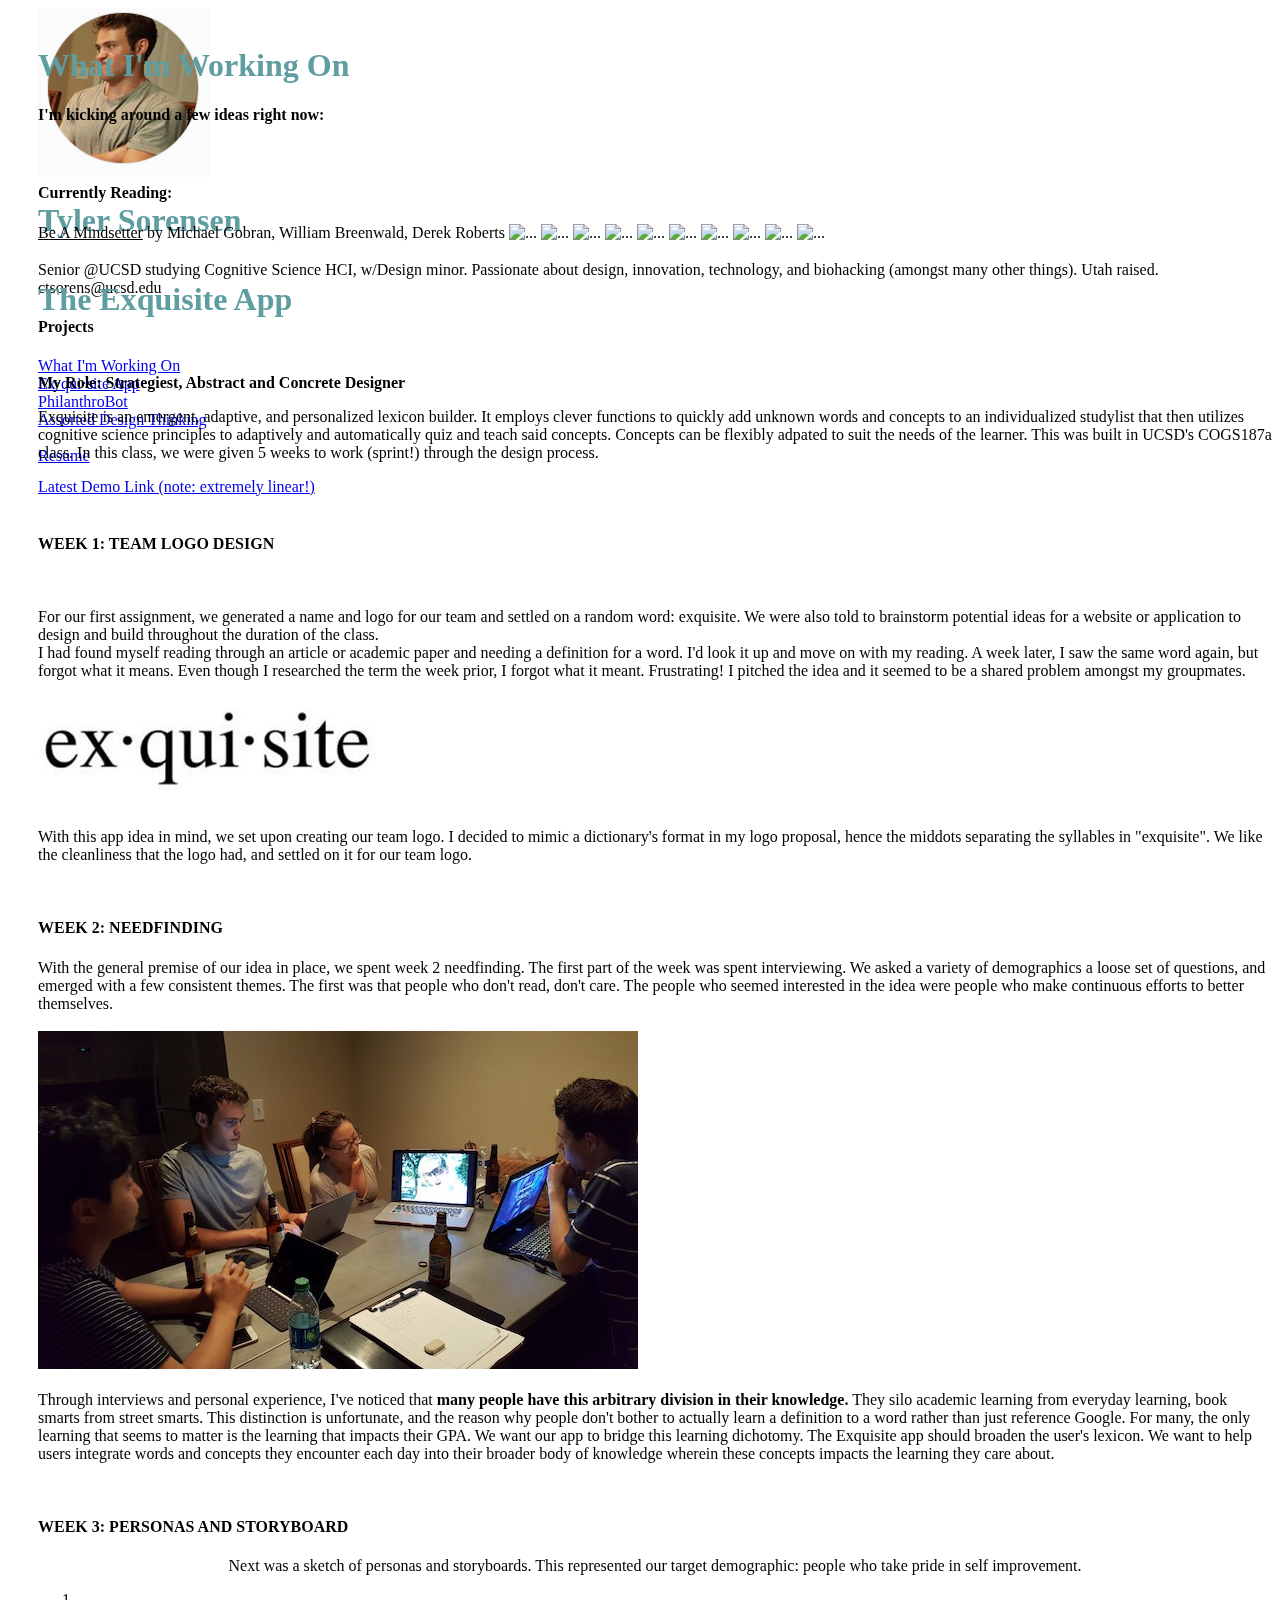
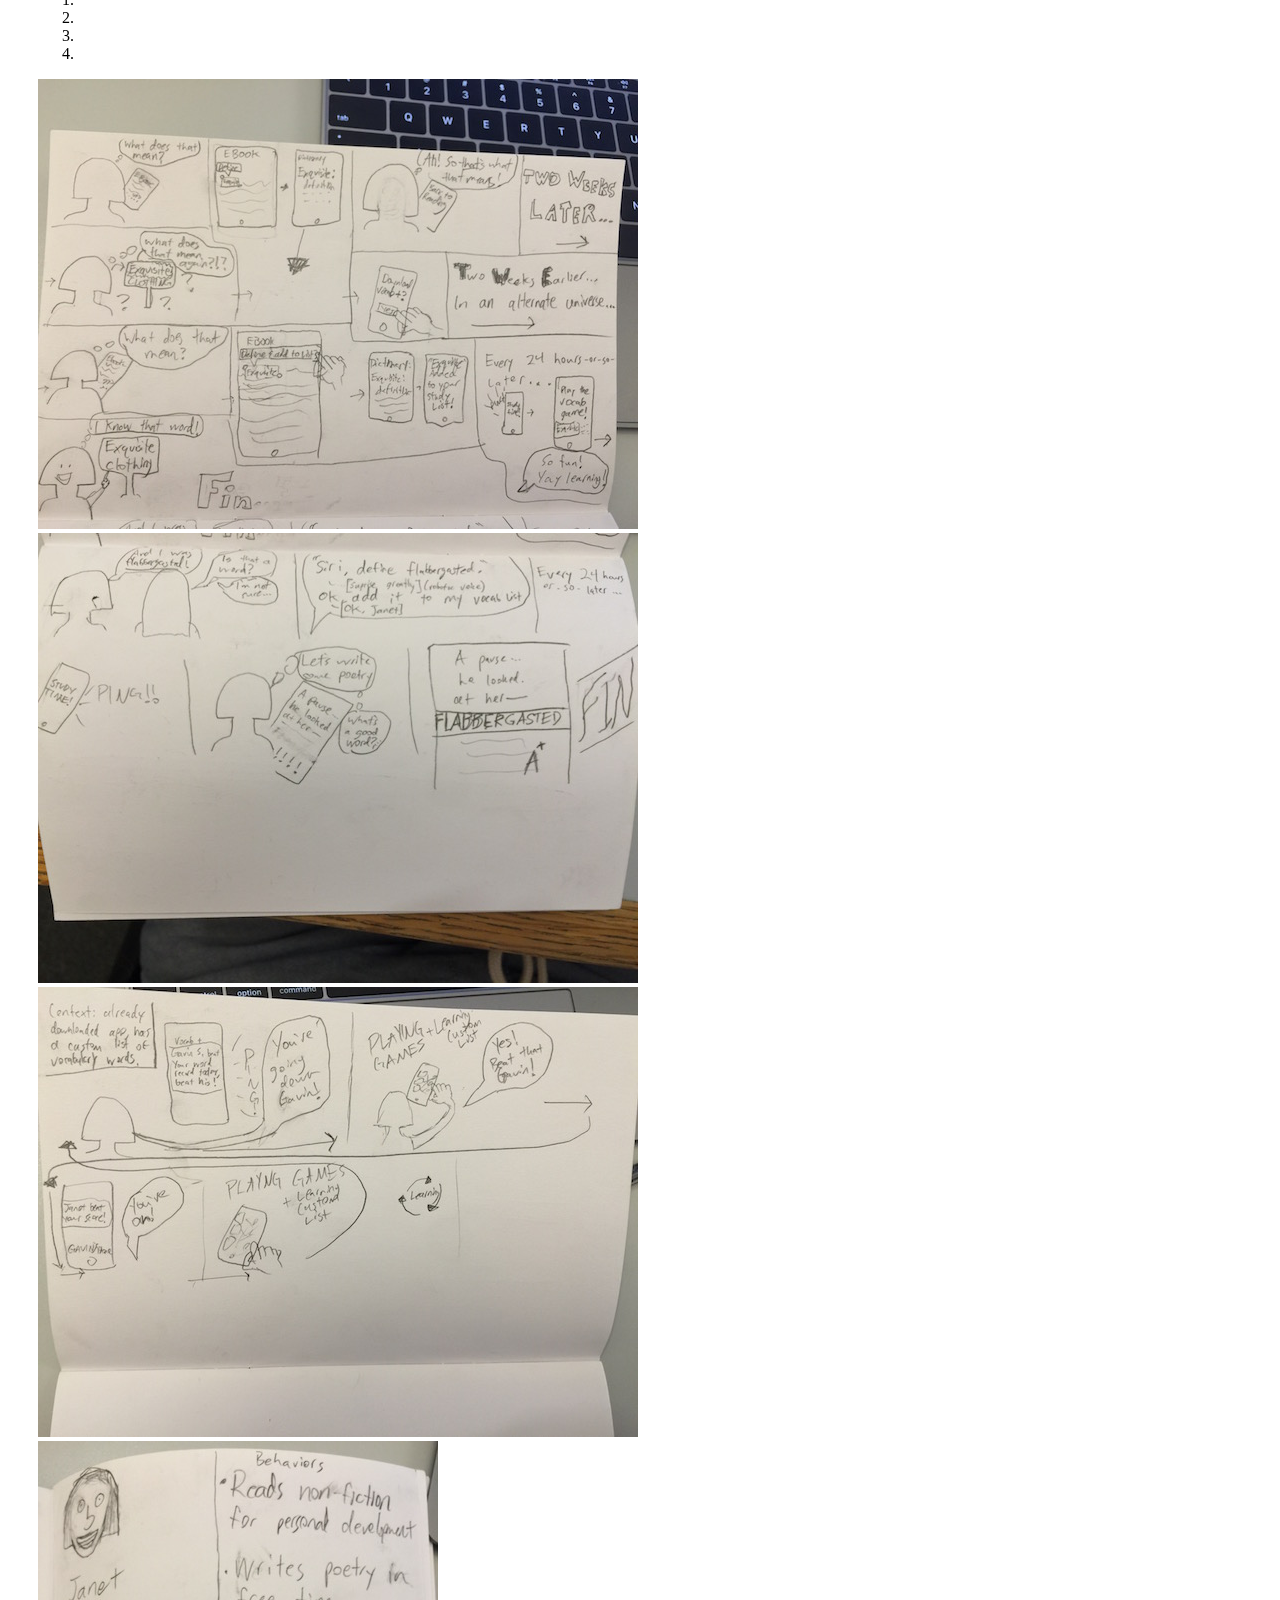
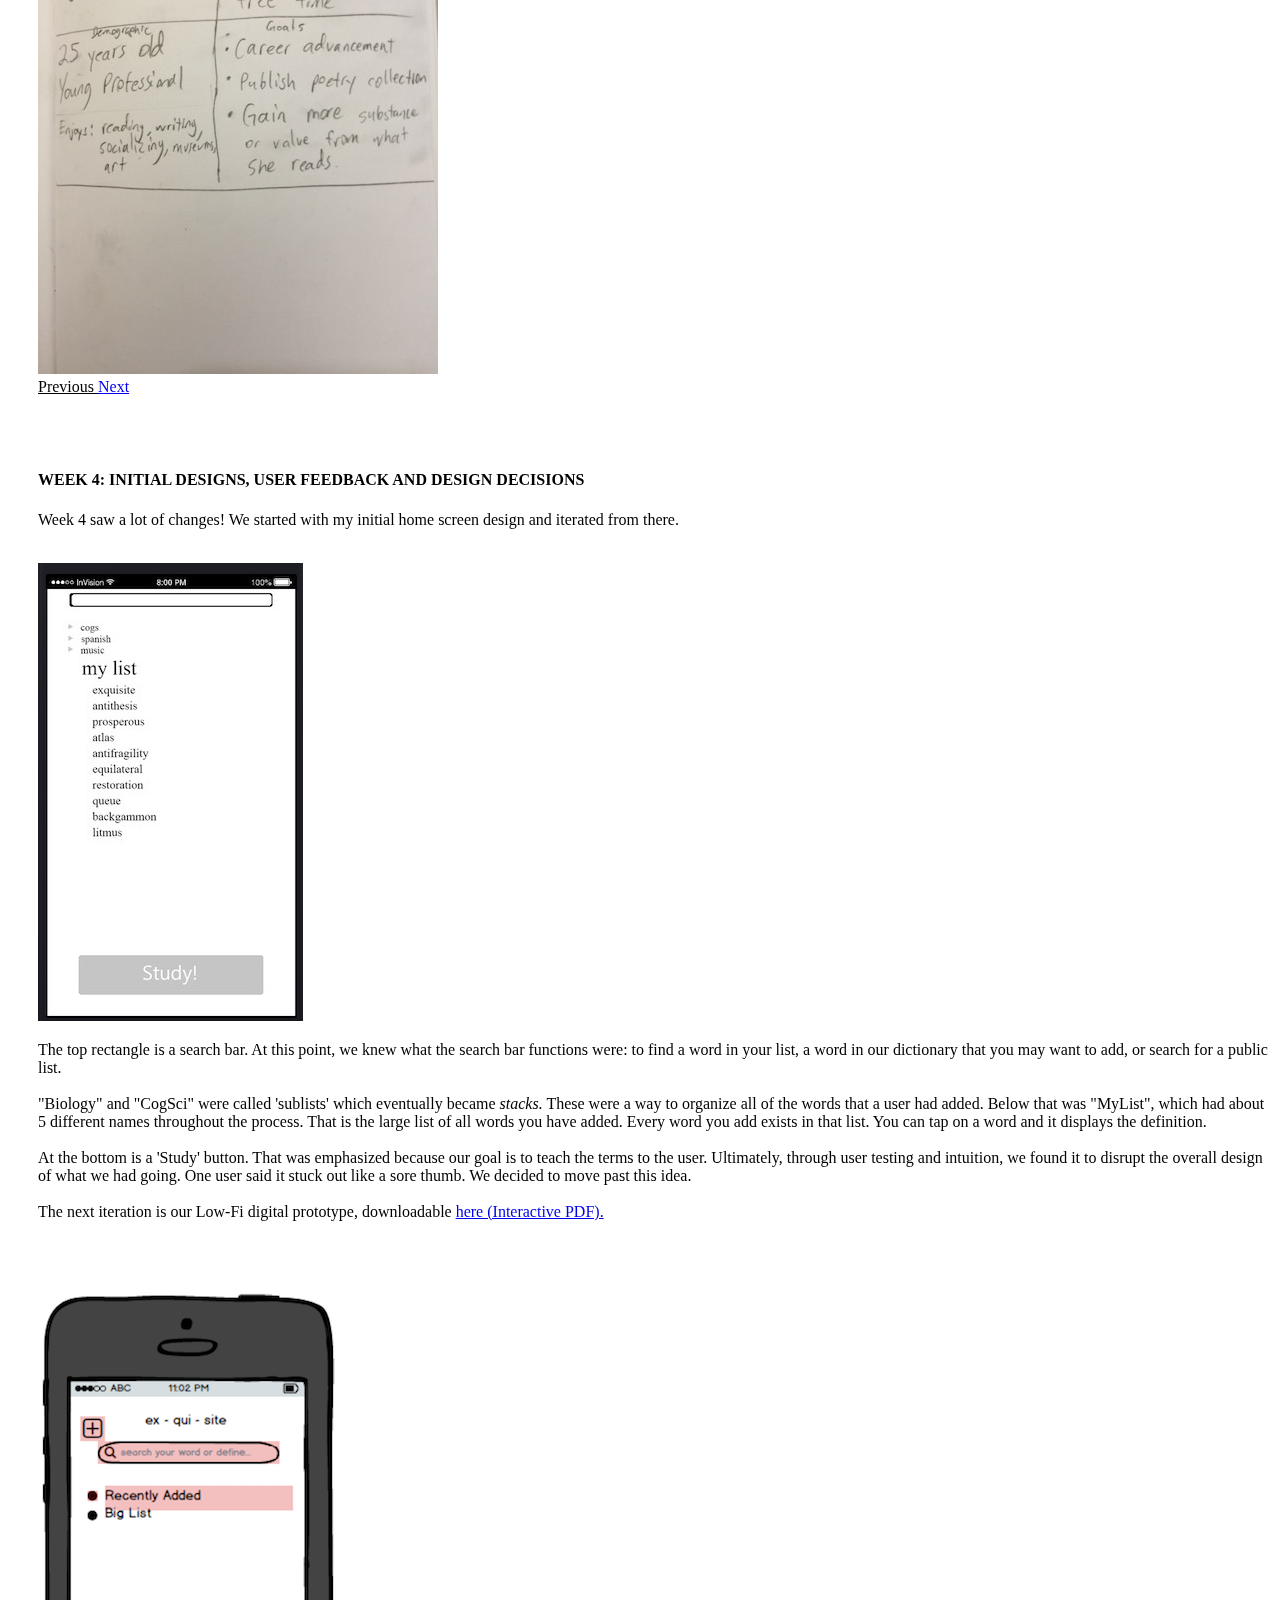
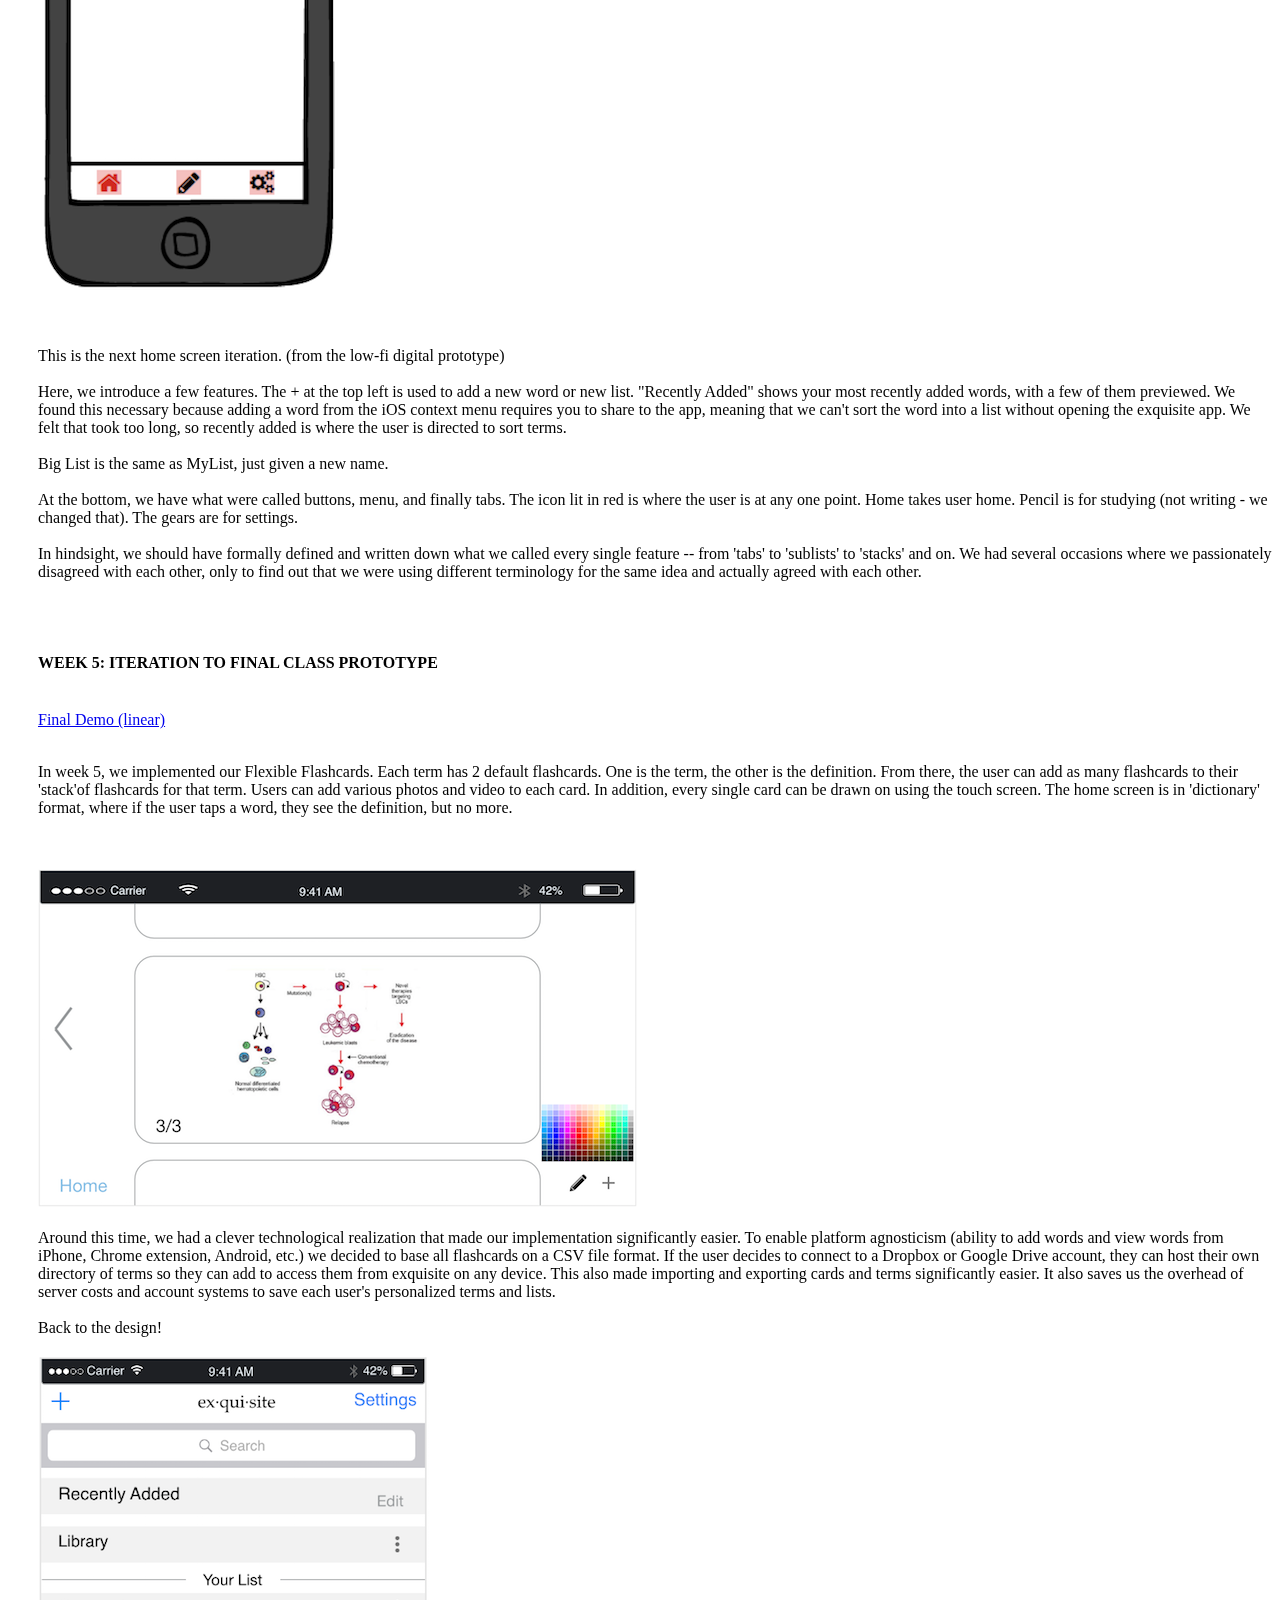
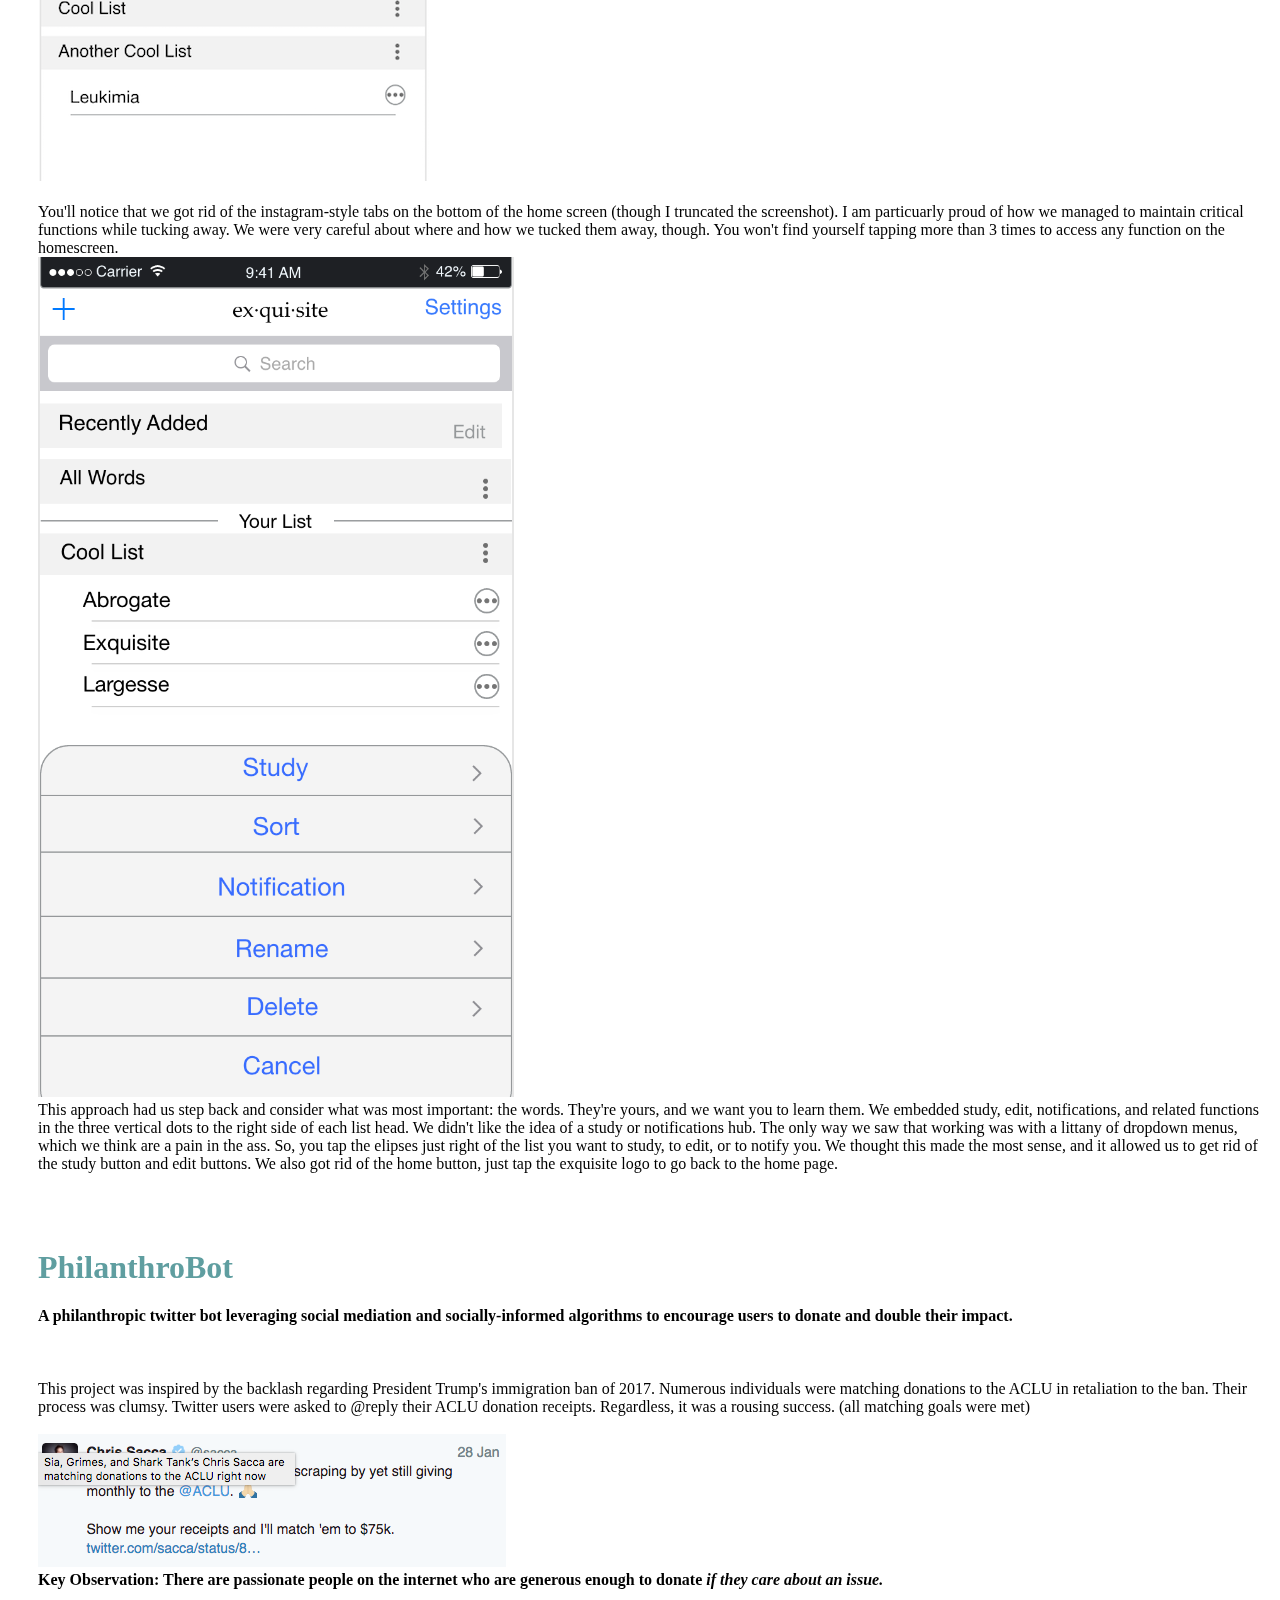
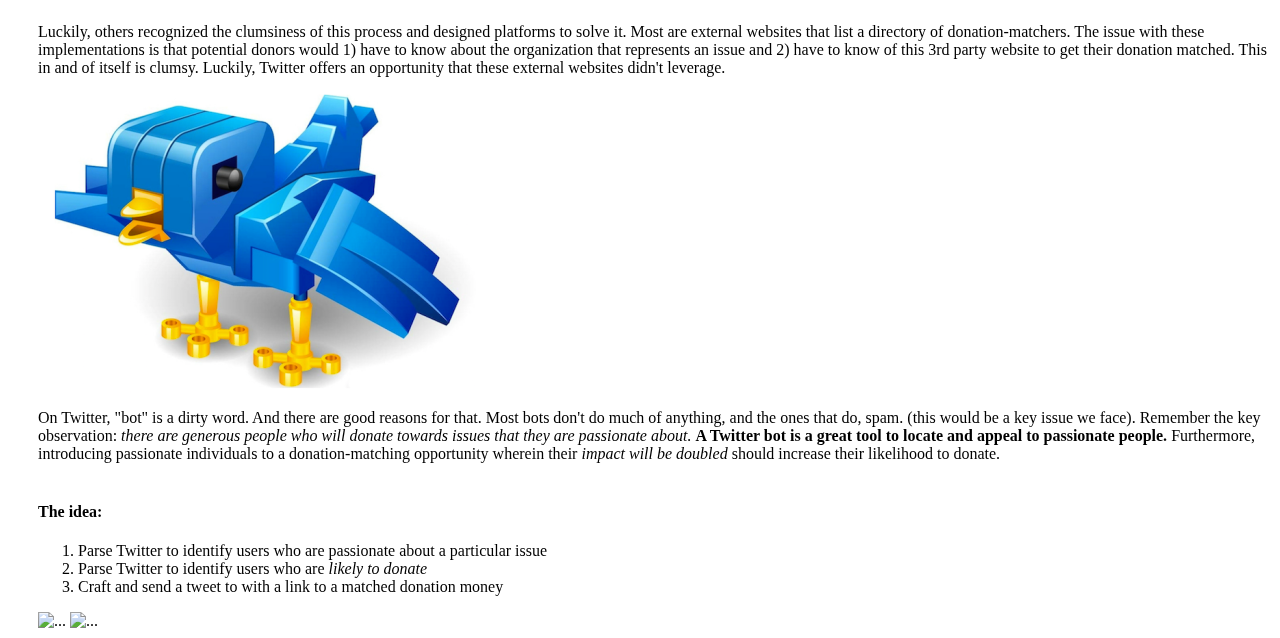
==== index.html @ 94d7a50c "new version 1.0" ====
<!DOCTYPE html>
<html lang="en">
  <head>
    <!-- Required meta tags -->
    <meta charset="utf-8">
    <meta name="viewport" content="width=device-width, initial-scale=1, shrink-to-fit=no">
    <!-- Custom CSS -->
    <link rel="stylesheet" href="https://maxcdn.bootstrapcdn.com/bootstrap/4.0.0-alpha.6/css/bootstrap.min.css" integrity="sha384-rwoIResjU2yc3z8GV/NPeZWAv56rSmLldC3R/AZzGRnGxQQKnKkoFVhFQhNUwEyJ" crossorigin="anonymous">
    <link rel="stylesheet" href="css/custom.css"> 
      
  </head>   
    
  <body>
        <div class = "row">
            <div class = "col-sm-3" style="position: relative; padding-left:30px">
            <div class = "col-sm-3" style="position:fixed; word-wrap: break-word;" > 
                <img src="img/placeholder.png" class="img-fluid">
                <h1> Tyler Sorensen</h1>
                <p> Senior @UCSD studying Cognitive Science HCI, w/Design minor. Passionate about design, innovation, technology, and biohacking (amongst many other things). Utah raised. ctsorens@ucsd.edu</p>
                <h4> Projects</h4>
                 
                <a class="projectLink" href="#project1"> What I'm Working On</a><br />
                <a class="projectLink" href="#project2"> Ex·qui·site App</a><br />
                <a class="projectLink" href="#project3"> PhilanthroBot </a><br />
                <a href="/TylerSorensenDSGN1Porfolio.pdf" target = "_blank"> Assorted Design Thinking</a>
                <br>
                <br>
                <a href="/ChristopherTylerSorensenResume.pdf" target = "_blank"> Resume </a> 
                </div>
                </div>
                
            
            <div class = "col-sm-9" style="padding-left: 30px; overflow-y: scroll; height: 100%; position: relative;">
                <div class = "container">
                    <br>
                <div class = "project">
                <a name="project1" id="project1"><h1> What I'm Working On</h1></a>
                    <h4> I'm kicking around a few ideas right now:</h4>
                    <ul></ul>
                    <br>
                    <h4>Currently Reading:</h4> <u>Be A Mindsetter</u> by Michael Gobran, William Breenwald, Derek Roberts
                    <img src="http://placehold.it/650x250" alt="..." class="img-rounded img-responsive">
                    <img src="http://placehold.it/650x250" alt="..." class="img-rounded img-responsive">
                    <img src="http://placehold.it/650x250" alt="..." class="img-rounded img-responsive">
                    <img src="http://placehold.it/650x250" alt="..." class="img-rounded img-responsive">
                    <img src="http://placehold.it/650x250" alt="..." class="img-rounded img-responsive">
                    <img src="http://placehold.it/650x250" alt="..." class="img-rounded img-responsive">
                    <img src="http://placehold.it/650x250" alt="..." class="img-rounded img-responsive">
                    <img src="http://placehold.it/650x250" alt="..." class="img-rounded img-responsive">
                    <img src="http://placehold.it/650x250" alt="..." class="img-rounded img-responsive">
                    <img src="http://placehold.it/650x250" alt="..." class="img-rounded img-responsive">
      
                </div>
                <div class = "project" id="project2">
                    
                <div class="container">
                    <br>
                    <h1>The Exquisite App</h1>
                    <br>
                    <b><p>My Role: Strategiest, Abstract and Concrete Designer</p></b>
					
				<div align="left">
				<p> Exquisite is an emergent, adaptive, and personalized lexicon builder. It employs clever functions to quickly add unknown words and concepts to an individualized studylist that then utilizes cognitive science principles to adaptively and automatically quiz and teach said concepts. Concepts can be flexibly adpated to suit the needs of the learner. This was built in UCSD's COGS187a class. In this class, we were given 5 weeks to work (sprint!) through the design process. </p>
				</div>
				<a href="http://adobe.ly/2bMRhPn">Latest Demo Link (note: extremely linear!)</a>
			<br>
			<br>
				<h4> WEEK 1: TEAM LOGO DESIGN</h4>
				
			<br>
				<div align="left">
				<p> For our first assignment, we generated a name and logo for our team and settled on a random word: exquisite. We were also told to brainstorm potential ideas for a website or application to design and build throughout the duration of the class.
                    <br>
					I had found myself reading through an article or academic paper and needing a definition for a word. I'd look it up and move on with my reading. A week later, I saw the same word again, but forgot what it means. Even though I researched the term the week prior, I forgot what it meant. Frustrating! I pitched the idea and it seemed to be a shared problem amongst my groupmates. 
                </div>
                <img src="exquisite/exquisite.jpg" class="img-fluid d-block">
                    <br><br>
                <div align="left"><p>
                    With this app idea in mind, we set upon creating our team logo. I decided to mimic a dictionary's format in my logo proposal, hence the middots separating the syllables in "exquisite". We like the cleanliness that the logo had, and settled on it for our team logo. </p>
                </div>
			<br>
				<h4> WEEK 2: NEEDFINDING</h4>
				<div align="left">
				
					<p>With the general premise of our idea in place, we spent week 2 needfinding. The first part of the week was spent interviewing. We asked a variety of demographics a loose set of questions, and emerged with a few consistent themes. The first 
						was that people who don't read, don't care. The people who seemed interested in the idea were people who make continuous efforts to better themselves. 
						<br><br>
                        	
                        <img class="d-block img-fluid" src="exquisite/pic1.jpg">
                  
						<br><br>
						Through interviews and personal experience, I've noticed that <b>many people
                        have this arbitrary division in their knowledge.</b> They silo academic learning from everyday learning, book smarts from street smarts. This distinction is unfortunate, and the reason why people don't bother to actually learn a definition to
						a word rather than just reference Google. For many, the only learning that seems to matter is the learning that impacts their GPA. We want our app to bridge this learning dichotomy. The Exquisite app should broaden the user's lexicon. We want to help users integrate words and concepts they encounter each day into their broader body of knowledge wherein these concepts impacts the learning they care about.  </p>
				</div>
				<br>
				<h4> WEEK 3: PERSONAS AND STORYBOARD</h4>
				<div align="middle">
					<p>Next was a sketch of personas and storyboards. This represented our target demographic: people who take pride in self improvement. </p>
				</div>
                
				<div id="carouselExampleIndicators" class="carousel slide" data-ride="carousel">
                    <ol class="carousel-indicators">
                        <li data-target="#carouselExampleIndicators" data-slide-to="0" class="active"></li>
                        <li data-target="#carouselExampleIndicators" data-slide-to="1"></li>
                        <li data-target="#carouselExampleIndicators" data-slide-to="2"></li>
                        <li data-target="#carouselExampleIndicators" data-slide-to="3"></li>
                    </ol>
                <div class="carousel-inner" role="listbox">
                    <div class="carousel-item active">
                        <img class="d-block img-fluid" src="exquisite/Storyboard 1.jpg" alt="First slide">
                    </div>
                    <div class="carousel-item">
                        <img class="d-block img-fluid" src="exquisite/Storyboard 2.jpg" alt="Second slide">
                    </div>
                    <div class="carousel-item">
                        <img class="d-block img-fluid" src="exquisite/Storyboard 3.jpg" alt="Third slide">
                    </div>
                     <div class="carousel-item">
                        <img class="d-block img-fluid" src="exquisite/Persona--Janet.jpg" alt="Fourth slide">
                    </div>
                </div>
                    <a class="carousel-control-prev" href="#carouselExampleIndicators" role="button" data-slide="prev">
                        <span class="carousel-control-prev-icon" aria-hidden="true"></span>
                        <span class="sr-only">Previous</span>
                    </a>
                    <a class="carousel-control-next" href="#carouselExampleIndicators" role="button" data-slide="next">
                        <span class="carousel-control-next-icon" aria-hidden="true"></span>
                        <span class="sr-only">Next</span>
                    </a>
                </div>
				<br><br>
				<br>
				<h4> WEEK 4: INITIAL DESIGNS, USER FEEDBACK AND DESIGN DECISIONS</h4>
				
				<p> Week 4 saw a lot of changes! We started with my initial home screen design and iterated from there.</p>
				<br>
                <div class = "row" align="left">
                <div class = "col-sm-3">
				<img src="exquisite/lowfityler.jpg" class = "img-fluid">
                </div>
				<div class = "col-sm-9" >
                    <div class = "container" style="word-break: break-all;">
					<p>The top rectangle is a search bar. At this point, we knew what the search bar functions were: to find a word in your list, a word in our dictionary that you may want to add, or search for a public list.
						<br><br>
                        "Biology" and "CogSci" were called 'sublists' which eventually became <i>stacks.</i> These were a way to organize all of the words that a user had added.
						Below that was "MyList", which had about 5 different names throughout the process. That is the large list of all words you have added. Every word you add exists in that list. You can tap on a word and it displays the definition.
						<br><br>
						At the bottom is a 'Study' button. That was emphasized because our goal is to teach the terms to the user. Ultimately, through user testing and intuition, we found it to disrupt the overall design of
						what we had going. One user said it stuck out like a sore thumb. We decided to move past this idea.
						<br><br>
						The next iteration is our Low-Fi digital prototype, downloadable <a href="assets/Balasmiq Prototype.pdf" download>here (Interactive PDF).</a>
						<br><br>
                    </p>
                    </div>
                    </div>
                    </div>
                    <div class = row>
                    <div class = "col-sm-3">
                        <br><br>
                        <img src="exquisite/Screen Shot 2016-08-31 at 8.48.23 PM.png" class = "img-fluid">
                        </div>
                    
                    <div class = "col-sm-9">
    
                        <p>
                        <br><br>
						This is the next home screen iteration. (from the low-fi digital prototype)
						<br><br>
						
						Here, we introduce a few features. The + at the top left is used to add a new word or new list. "Recently Added" shows your most recently added words, with a few of them previewed. We found this necessary because adding a word from
						the iOS context menu requires you to share to the app, meaning that we can't sort the word into a list without opening the exquisite app. We felt that took too long, so recently added is where the user is directed to sort terms.
						<br><br>
						Big List is the same as MyList, just given a new name.
						<br><br>
						At the bottom, we have what were called buttons, menu, and finally tabs. The icon lit in red is where the user is at any one point. Home takes user  home. Pencil is for studying (not writing - we changed that). The gears are for settings.
						<br><br>
						In hindsight, we should have formally defined and written down what we called every single feature -- from 'tabs' to 'sublists' to 'stacks' and on. We had several occasions where we passionately disagreed with 
						each other, only to find out that we were using different terminology for the same idea and actually agreed with each other.
						</p>
						<br><br>
                    </div>
					</div>
                    

				<h4> WEEK 5: ITERATION TO FINAL CLASS PROTOTYPE</h4>
				<br>
				<a href="http://adobe.ly/2bMRhPn">Final Demo (linear)</a>
				<br>
				<br>
				<div align="left">
				<p> In week 5, we implemented our Flexible Flashcards. Each term has 2 default flashcards. One is the term, the other is the definition. From there, the user can add as many flashcards to their 'stack'of flashcards for that term. Users can add various photos and video to each card. In addition, every single card can be drawn on using the touch screen.
					The home screen is in 'dictionary' format, where if the user taps a word, they see the definition, but no more. 
				</div>
				<br><br>
				<img src="exquisite/flashcard drawing.png" class = "img-fluid d-block">
				<br><br>
                <div align="left">
					Around this time, we had a clever technological realization that made our implementation significantly easier. To enable platform agnosticism (ability to add words and view words from iPhone, Chrome extension, Android, etc.) we decided to base all flashcards on a CSV file format. If the user decides to connect to a Dropbox or Google Drive account, they can host their own directory of terms so they can add to access them from exquisite on any device. 
					This also made importing and exporting cards and terms significantly easier. It also saves us the overhead of server costs and account systems to save each user's personalized terms and lists.
					<br><br>
					Back to the design!
<br><br>
				</div>
                <div class = "row">
                    <div class = "col-sm-3">
                        <img src="exquisite/finalhome.png" class="img-fluid"> <br><br>
                        
                    </div>
                    <div class = "col-sm-9">
                        <div align="left">
					You'll notice that we got rid of the instagram-style tabs on the bottom of the home screen (though I truncated the screenshot). I am particuarly proud of how we managed to maintain critical functions while tucking away. We were very careful about where and how we tucked them away, though. You won't find yourself tapping more than 3 times to access any function on the homescreen.
				        </div>
                    </div>
                </div>
				
                <div class = "row">
                    <div class = "col-sm-3">
                        <img src="exquisite/ellipse.png" class = "img-fluid">
                    </div>
                    <div class = "col-sm-9">
                        <div align="left">
					This approach had us step back and consider what was most important: the words. They're yours, and we want you to learn them. We embedded study, edit, notifications, and related functions in the three vertical dots to the right side of each list head. We didn't like the idea of a study or notifications hub. The only way we saw that working was with a littany of dropdown menus, which we think are a pain in the ass.
					So, you tap the elipses just right of the list you want to study, to edit, or to notify you. We thought this made the most sense, and it allowed us to get rid of the study button and edit buttons. We also got rid of the home button, just tap the exquisite logo to go back to the home page.
				</div>
                    </div>
                </div>
                    </div>


		</div><!--/row -->
	</div><!--/container -->    
                <br><br><br>
                <div class = "project" id="project3">
                    <h1> PhilanthroBot </h1>
                    <h4> A philanthropic twitter bot leveraging social mediation and socially-informed algorithms to encourage users to donate and double their impact.</h4>
                    <br>
                    <p>
                        This project was inspired by the backlash regarding President Trump's immigration ban of 2017. Numerous individuals were matching donations to the ACLU in retaliation to the ban. Their process was clumsy. Twitter users were asked to @reply their ACLU donation receipts. Regardless, it was a rousing success. (all matching goals were met)
                        <br><br>
                        <img src = "img/saccaAcluTwitter.png" class = "img-fluid d-block">
                        <br>
                        <b>Key Observation: There are passionate people on the internet who are generous enough to donate <i>if they care about an issue.</i> </b>
                         </p>
                        <br>
                        Luckily, others recognized the clumsiness of this process and designed platforms to solve it. Most are external websites that list a directory of donation-matchers. The issue with these implementations is that potential donors would 1) have to know about the organization that represents an issue and 2) have to know of this 3rd party website to get their donation matched. This in and of itself is clumsy. Luckily, Twitter offers an opportunity that these external websites didn't leverage.
                    <div class = "row">
                    <div class = "col-sm-3">
                    <img src = "/img/twitter-bot-438x328.png" class = "img-fluid">
                        </div>
                    <div class = "col-sm-9">
                  
                        On Twitter, "bot" is a dirty word. And there are good reasons for that. Most bots don't do much of anything, and the ones that do, spam. (this would be a key issue we face). Remember the key observation:  <i> there are generous people who will donate towards issues that they are passionate about.</i> <b>A Twitter bot is a great tool to locate and appeal to passionate people.</b> Furthermore, introducing passionate individuals to a donation-matching opportunity wherein their <i>impact will be doubled</i> should increase their likelihood to donate.
                    <br><br>
                    </div>
                    </div>
                        <h4> The idea:</h4>
                        <ol>
                            <li>Parse Twitter to identify users who are passionate about a particular issue</li>
                            <li>Parse Twitter to identify users who are <i>likely to donate</i></li>
                            <li>Craft and send a tweet to with a link to a matched donation money</li>
                        </ol>
                    <img src="http://placehold.it/650x250" alt="..." class="img-rounded img-responsive">
                    <img src="http://placehold.it/650x250" alt="..." class="img-rounded img-responsive">
      
                </div>
      </div>
           

    <!-- jQuery first, then Bootstrap JS. -->
      <script
  src="https://code.jquery.com/jquery-3.1.1.js"
  integrity="sha256-16cdPddA6VdVInumRGo6IbivbERE8p7CQR3HzTBuELA="
  crossorigin="anonymous"></script>
      <script src="https://cdnjs.cloudflare.com/ajax/libs/tether/1.4.0/js/tether.min.js" integrity="sha384-DztdAPBWPRXSA/3eYEEUWrWCy7G5KFbe8fFjk5JAIxUYHKkDx6Qin1DkWx51bBrb" crossorigin="anonymous"></script>
      <script src="https://maxcdn.bootstrapcdn.com/bootstrap/4.0.0-alpha.6/js/bootstrap.min.js" integrity="sha384-vBWWzlZJ8ea9aCX4pEW3rVHjgjt7zpkNpZk+02D9phzyeVkE+jo0ieGizqPLForn" crossorigin="anonymous"></script>
      
      
    <script src= "js/ctport.js"></script>
  </body>
    <!--
 <img src="http://placehold.it/650x250" alt="..." class="img-rounded img-responsive">
      <img src="http://placehold.it/650x250" alt="..." class="img-rounded img-responsive">
      <img src="http://placehold.it/650x250" alt="..." class="img-rounded img-responsive">
      <img src="http://placehold.it/650x250" alt="..." class="img-rounded img-responsive">
      <img src="http://placehold.it/650x250" alt="..." class="img-rounded img-responsive">
      <img src="http://placehold.it/650x250" alt="..." class="img-rounded img-responsive">
      <img src="http://placehold.it/650x250" alt="..." class="img-rounded img-responsive">
      <img src="http://placehold.it/650x250" alt="..." class="img-rounded img-responsive">
      <img src="http://placehold.it/650x250" alt="..." class="img-rounded img-responsive">
-->
</html>
---- css/custom.css ----
/* First, pull in Bootstrap */
@import url(bootstrap-4.0.0-alpha.5-dist/css/bootstrap-flex.min.css);
<style>

.right, .left{
    overflow: hidden;
    overflow-y:scroll;
    
}


.carousel-control-prev{
    color: black;
}

.carousel-control-next-icon{
    color: black;
}

.img-fluid{
    margin:0 auto;
}

.projectLink{
    
}

.project {
    
}

#project1{
    
}

#project2{
    
}

#project3{
    
}

/* parallax section */
#section1{
    z-index:1;
    color: #fff;
    height: 100vh;
}
/* parallax background*/
#section1 .parallax-layer-back {
    background: url("exquisite.jpeg")no-repeat center center;
    -webkit-background-size: cover;
    -moz-background-size: cover;
    -o-background-size: cover;
    background-size: cover;
}
/* section w/dummy content*/
#section2 {
    z-index: 2;
    position: relative;
    background: #fff;
    width:100%;
}

h1{
    color: cadetblue;
}

/* cadetblue for clicked links?*/

/* turn off parallax scrolling for tablets and phones, adjust pixels as needed 
@media only screen and (max-device-width: 1024px) {
    .parallax {
        background-attachment: scroll;
    }
}

body, html {
    height:100%;
}
*/
</style>
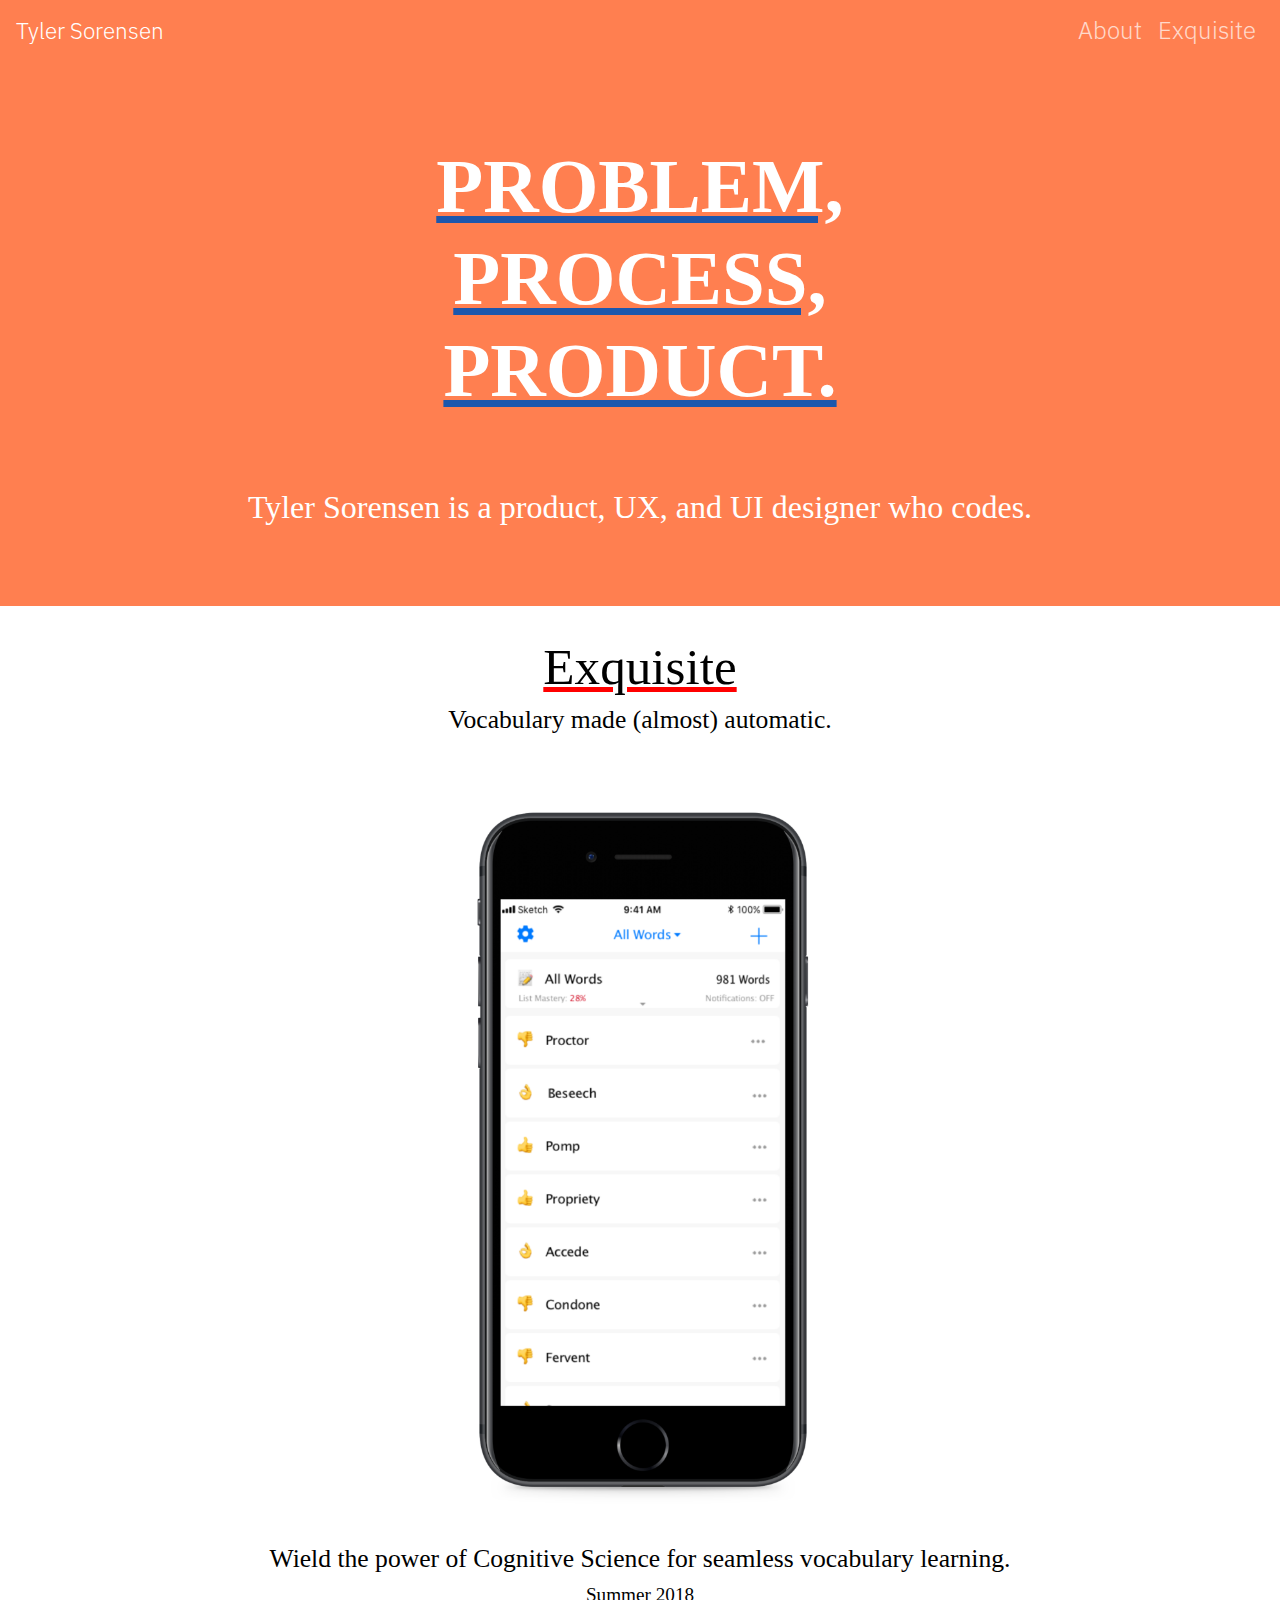
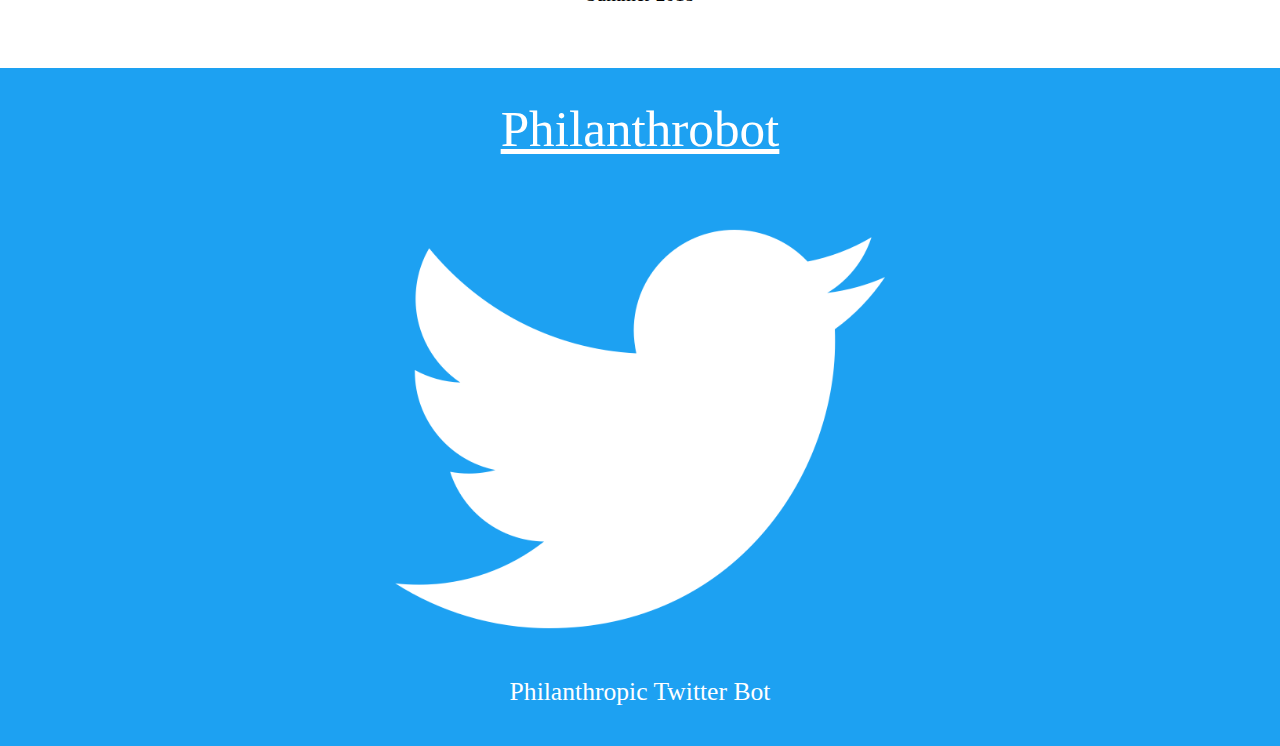
==== commit 94fd6756: "initialize" ====
--- a/index.html
+++ b/index.html
@@ -1,293 +1,78 @@
 <!DOCTYPE html>
-<html lang="en">
+<html lang= "en">
   <head>
     <!-- Required meta tags -->
     <meta charset="utf-8">
     <meta name="viewport" content="width=device-width, initial-scale=1, shrink-to-fit=no">
     <!-- Custom CSS -->
-    <link rel="stylesheet" href="https://maxcdn.bootstrapcdn.com/bootstrap/4.0.0-alpha.6/css/bootstrap.min.css" integrity="sha384-rwoIResjU2yc3z8GV/NPeZWAv56rSmLldC3R/AZzGRnGxQQKnKkoFVhFQhNUwEyJ" crossorigin="anonymous">
+    <link rel="stylesheet" href="https://maxcdn.bootstrapcdn.com/bootstrap/4.0.0/css/bootstrap.min.css" integrity="sha384-Gn5384xqQ1aoWXA+058RXPxPg6fy4IWvTNh0E263XmFcJlSAwiGgFAW/dAiS6JXm" crossorigin="anonymous">
     <link rel="stylesheet" href="css/custom.css"> 
-      
   </head>   
     
   <body>
-        <div class = "row">
-            <div class = "col-sm-3" style="position: relative; padding-left:30px">
-            <div class = "col-sm-3" style="position:fixed; word-wrap: break-word;" > 
-                <img src="img/placeholder.png" class="img-fluid">
-                <h1> Tyler Sorensen</h1>
-                <p> Senior @UCSD studying Cognitive Science HCI, w/Design minor. Passionate about design, innovation, technology, and biohacking (amongst many other things). Utah raised. ctsorens@ucsd.edu</p>
-                <h4> Projects</h4>
-                 
-                <a class="projectLink" href="#project1"> What I'm Working On</a><br />
-                <a class="projectLink" href="#project2"> Ex·qui·site App</a><br />
-                <a class="projectLink" href="#project3"> PhilanthroBot </a><br />
-                <a href="/TylerSorensenDSGN1Porfolio.pdf" target = "_blank"> Assorted Design Thinking</a>
+      <nav class="navbar navbar-expand-sm navbar-light">
+  <a class="navbar-brand" href="/home.html"><h5>Tyler Sorensen</h5></a>
+  <button class="navbar-toggler" type="button" data-toggle="collapse" data-target="#navbarNavAltMarkup" aria-controls="navbarNavAltMarkup" aria-expanded="false" aria-label="Toggle navigation">
+    <span class="navbar-toggler-icon"></span>
+  </button>
+  <div class="collapse navbar-collapse justify-content-end" id="navbarNavAltMarkup">
+    <div class="navbar-nav">
+      <a class="nav-item nav-link active" href="/about.html" style="opacity:0.7"><h4>About <span class="sr-only"></span></h4></a>
+      <a class="nav-item nav-link" href="/exquisite.html" style="opacity: 0.7"><h4>Exquisite</h4></a>
+    </div>
+  </div>
+</nav>
+      <!-- Main -->
+      <div class = "row">
+
+        <div class = "col-sm-12">
+            <a href="/about.html">
+            <div id="mePreview">
+                <br><br><br>
+                <center><h1>
+                    PROBLEM, <br /> 
+                    PROCESS, <br /> 
+                    PRODUCT. <br /> 
+                    </h1>
+                </center>
+                <br>
+            <div class="container"><center><h2><br>Tyler Sorensen is a product, UX, and UI designer who codes.<br></h2><br></center></div>
+                
                 <br>
                 <br>
-                <a href="/ChristopherTylerSorensenResume.pdf" target = "_blank"> Resume </a> 
+                 <!--He loves to learn, read, design, and code.-->
                 </div>
-                </div>
+                </a>
+        <a href="/exquisite.html" id="exquisitePreviewLink">      
+        <div id = "exquisitePreview" style="padding-top:30px; padding-bottom:30px">
+            <center><span style="text-decoration:underline; text-decoration-color: red">
+                    <h1> Exquisite</h1></span>
+                <h2>Vocabulary made (almost) automatic.</h2>
+<img src="/img/n1mockup.png" alt="..." class="img-fluid" style= "max-height: 800px; width: auto">
+                <h2>Wield the power of Cognitive Science for seamless vocabulary learning.<br /></h2><h3>Summer 2018</h3><br>
+            </center>
+        </div></a> 
+            
+        <a href="/philanthrobot.html" id="philanthrobotPreview">    
+        <div id = "philanthrobotPreview"  style="padding-top:30px; padding-bottom:30px">
+        <center> <h1>Philanthrobot<br><br></h1>
                 
-            
-            <div class = "col-sm-9" style="padding-left: 30px; overflow-y: scroll; height: 100%; position: relative;">
-                <div class = "container">
-                    <br>
-                <div class = "project">
-                <a name="project1" id="project1"><h1> What I'm Working On</h1></a>
-                    <h4> I'm kicking around a few ideas right now:</h4>
-                    <ul></ul>
-                    <br>
-                    <h4>Currently Reading:</h4> <u>Be A Mindsetter</u> by Michael Gobran, William Breenwald, Derek Roberts
-                    <img src="http://placehold.it/650x250" alt="..." class="img-rounded img-responsive">
-                    <img src="http://placehold.it/650x250" alt="..." class="img-rounded img-responsive">
-                    <img src="http://placehold.it/650x250" alt="..." class="img-rounded img-responsive">
-                    <img src="http://placehold.it/650x250" alt="..." class="img-rounded img-responsive">
-                    <img src="http://placehold.it/650x250" alt="..." class="img-rounded img-responsive">
-                    <img src="http://placehold.it/650x250" alt="..." class="img-rounded img-responsive">
-                    <img src="http://placehold.it/650x250" alt="..." class="img-rounded img-responsive">
-                    <img src="http://placehold.it/650x250" alt="..." class="img-rounded img-responsive">
-                    <img src="http://placehold.it/650x250" alt="..." class="img-rounded img-responsive">
-                    <img src="http://placehold.it/650x250" alt="..." class="img-rounded img-responsive">
-      
-                </div>
-                <div class = "project" id="project2">
-                    
-                <div class="container">
-                    <br>
-                    <h1>The Exquisite App</h1>
-                    <br>
-                    <b><p>My Role: Strategiest, Abstract and Concrete Designer</p></b>
-					
-				<div align="left">
-				<p> Exquisite is an emergent, adaptive, and personalized lexicon builder. It employs clever functions to quickly add unknown words and concepts to an individualized studylist that then utilizes cognitive science principles to adaptively and automatically quiz and teach said concepts. Concepts can be flexibly adpated to suit the needs of the learner. This was built in UCSD's COGS187a class. In this class, we were given 5 weeks to work (sprint!) through the design process. </p>
-				</div>
-				<a href="http://adobe.ly/2bMRhPn">Latest Demo Link (note: extremely linear!)</a>
-			<br>
-			<br>
-				<h4> WEEK 1: TEAM LOGO DESIGN</h4>
-				
-			<br>
-				<div align="left">
-				<p> For our first assignment, we generated a name and logo for our team and settled on a random word: exquisite. We were also told to brainstorm potential ideas for a website or application to design and build throughout the duration of the class.
-                    <br>
-					I had found myself reading through an article or academic paper and needing a definition for a word. I'd look it up and move on with my reading. A week later, I saw the same word again, but forgot what it means. Even though I researched the term the week prior, I forgot what it meant. Frustrating! I pitched the idea and it seemed to be a shared problem amongst my groupmates. 
-                </div>
-                <img src="exquisite/exquisite.jpg" class="img-fluid d-block">
-                    <br><br>
-                <div align="left"><p>
-                    With this app idea in mind, we set upon creating our team logo. I decided to mimic a dictionary's format in my logo proposal, hence the middots separating the syllables in "exquisite". We like the cleanliness that the logo had, and settled on it for our team logo. </p>
-                </div>
-			<br>
-				<h4> WEEK 2: NEEDFINDING</h4>
-				<div align="left">
-				
-					<p>With the general premise of our idea in place, we spent week 2 needfinding. The first part of the week was spent interviewing. We asked a variety of demographics a loose set of questions, and emerged with a few consistent themes. The first 
-						was that people who don't read, don't care. The people who seemed interested in the idea were people who make continuous efforts to better themselves. 
-						<br><br>
-                        	
-                        <img class="d-block img-fluid" src="exquisite/pic1.jpg">
-                  
-						<br><br>
-						Through interviews and personal experience, I've noticed that <b>many people
-                        have this arbitrary division in their knowledge.</b> They silo academic learning from everyday learning, book smarts from street smarts. This distinction is unfortunate, and the reason why people don't bother to actually learn a definition to
-						a word rather than just reference Google. For many, the only learning that seems to matter is the learning that impacts their GPA. We want our app to bridge this learning dichotomy. The Exquisite app should broaden the user's lexicon. We want to help users integrate words and concepts they encounter each day into their broader body of knowledge wherein these concepts impacts the learning they care about.  </p>
-				</div>
-				<br>
-				<h4> WEEK 3: PERSONAS AND STORYBOARD</h4>
-				<div align="middle">
-					<p>Next was a sketch of personas and storyboards. This represented our target demographic: people who take pride in self improvement. </p>
-				</div>
-                
-				<div id="carouselExampleIndicators" class="carousel slide" data-ride="carousel">
-                    <ol class="carousel-indicators">
-                        <li data-target="#carouselExampleIndicators" data-slide-to="0" class="active"></li>
-                        <li data-target="#carouselExampleIndicators" data-slide-to="1"></li>
-                        <li data-target="#carouselExampleIndicators" data-slide-to="2"></li>
-                        <li data-target="#carouselExampleIndicators" data-slide-to="3"></li>
-                    </ol>
-                <div class="carousel-inner" role="listbox">
-                    <div class="carousel-item active">
-                        <img class="d-block img-fluid" src="exquisite/Storyboard 1.jpg" alt="First slide">
-                    </div>
-                    <div class="carousel-item">
-                        <img class="d-block img-fluid" src="exquisite/Storyboard 2.jpg" alt="Second slide">
-                    </div>
-                    <div class="carousel-item">
-                        <img class="d-block img-fluid" src="exquisite/Storyboard 3.jpg" alt="Third slide">
-                    </div>
-                     <div class="carousel-item">
-                        <img class="d-block img-fluid" src="exquisite/Persona--Janet.jpg" alt="Fourth slide">
-                    </div>
-                </div>
-                    <a class="carousel-control-prev" href="#carouselExampleIndicators" role="button" data-slide="prev">
-                        <span class="carousel-control-prev-icon" aria-hidden="true"></span>
-                        <span class="sr-only">Previous</span>
-                    </a>
-                    <a class="carousel-control-next" href="#carouselExampleIndicators" role="button" data-slide="next">
-                        <span class="carousel-control-next-icon" aria-hidden="true"></span>
-                        <span class="sr-only">Next</span>
-                    </a>
-                </div>
-				<br><br>
-				<br>
-				<h4> WEEK 4: INITIAL DESIGNS, USER FEEDBACK AND DESIGN DECISIONS</h4>
-				
-				<p> Week 4 saw a lot of changes! We started with my initial home screen design and iterated from there.</p>
-				<br>
-                <div class = "row" align="left">
-                <div class = "col-sm-3">
-				<img src="exquisite/lowfityler.jpg" class = "img-fluid">
-                </div>
-				<div class = "col-sm-9" >
-                    <div class = "container" style="word-break: break-all;">
-					<p>The top rectangle is a search bar. At this point, we knew what the search bar functions were: to find a word in your list, a word in our dictionary that you may want to add, or search for a public list.
-						<br><br>
-                        "Biology" and "CogSci" were called 'sublists' which eventually became <i>stacks.</i> These were a way to organize all of the words that a user had added.
-						Below that was "MyList", which had about 5 different names throughout the process. That is the large list of all words you have added. Every word you add exists in that list. You can tap on a word and it displays the definition.
-						<br><br>
-						At the bottom is a 'Study' button. That was emphasized because our goal is to teach the terms to the user. Ultimately, through user testing and intuition, we found it to disrupt the overall design of
-						what we had going. One user said it stuck out like a sore thumb. We decided to move past this idea.
-						<br><br>
-						The next iteration is our Low-Fi digital prototype, downloadable <a href="assets/Balasmiq Prototype.pdf" download>here (Interactive PDF).</a>
-						<br><br>
-                    </p>
-                    </div>
-                    </div>
-                    </div>
-                    <div class = row>
-                    <div class = "col-sm-3">
-                        <br><br>
-                        <img src="exquisite/Screen Shot 2016-08-31 at 8.48.23 PM.png" class = "img-fluid">
-                        </div>
-                    
-                    <div class = "col-sm-9">
-    
-                        <p>
-                        <br><br>
-						This is the next home screen iteration. (from the low-fi digital prototype)
-						<br><br>
-						
-						Here, we introduce a few features. The + at the top left is used to add a new word or new list. "Recently Added" shows your most recently added words, with a few of them previewed. We found this necessary because adding a word from
-						the iOS context menu requires you to share to the app, meaning that we can't sort the word into a list without opening the exquisite app. We felt that took too long, so recently added is where the user is directed to sort terms.
-						<br><br>
-						Big List is the same as MyList, just given a new name.
-						<br><br>
-						At the bottom, we have what were called buttons, menu, and finally tabs. The icon lit in red is where the user is at any one point. Home takes user  home. Pencil is for studying (not writing - we changed that). The gears are for settings.
-						<br><br>
-						In hindsight, we should have formally defined and written down what we called every single feature -- from 'tabs' to 'sublists' to 'stacks' and on. We had several occasions where we passionately disagreed with 
-						each other, only to find out that we were using different terminology for the same idea and actually agreed with each other.
-						</p>
-						<br><br>
-                    </div>
-					</div>
-                    
-
-				<h4> WEEK 5: ITERATION TO FINAL CLASS PROTOTYPE</h4>
-				<br>
-				<a href="http://adobe.ly/2bMRhPn">Final Demo (linear)</a>
-				<br>
-				<br>
-				<div align="left">
-				<p> In week 5, we implemented our Flexible Flashcards. Each term has 2 default flashcards. One is the term, the other is the definition. From there, the user can add as many flashcards to their 'stack'of flashcards for that term. Users can add various photos and video to each card. In addition, every single card can be drawn on using the touch screen.
-					The home screen is in 'dictionary' format, where if the user taps a word, they see the definition, but no more. 
-				</div>
-				<br><br>
-				<img src="exquisite/flashcard drawing.png" class = "img-fluid d-block">
-				<br><br>
-                <div align="left">
-					Around this time, we had a clever technological realization that made our implementation significantly easier. To enable platform agnosticism (ability to add words and view words from iPhone, Chrome extension, Android, etc.) we decided to base all flashcards on a CSV file format. If the user decides to connect to a Dropbox or Google Drive account, they can host their own directory of terms so they can add to access them from exquisite on any device. 
-					This also made importing and exporting cards and terms significantly easier. It also saves us the overhead of server costs and account systems to save each user's personalized terms and lists.
-					<br><br>
-					Back to the design!
-<br><br>
-				</div>
-                <div class = "row">
-                    <div class = "col-sm-3">
-                        <img src="exquisite/finalhome.png" class="img-fluid"> <br><br>
-                        
-                    </div>
-                    <div class = "col-sm-9">
-                        <div align="left">
-					You'll notice that we got rid of the instagram-style tabs on the bottom of the home screen (though I truncated the screenshot). I am particuarly proud of how we managed to maintain critical functions while tucking away. We were very careful about where and how we tucked them away, though. You won't find yourself tapping more than 3 times to access any function on the homescreen.
-				        </div>
-                    </div>
-                </div>
-				
-                <div class = "row">
-                    <div class = "col-sm-3">
-                        <img src="exquisite/ellipse.png" class = "img-fluid">
-                    </div>
-                    <div class = "col-sm-9">
-                        <div align="left">
-					This approach had us step back and consider what was most important: the words. They're yours, and we want you to learn them. We embedded study, edit, notifications, and related functions in the three vertical dots to the right side of each list head. We didn't like the idea of a study or notifications hub. The only way we saw that working was with a littany of dropdown menus, which we think are a pain in the ass.
-					So, you tap the elipses just right of the list you want to study, to edit, or to notify you. We thought this made the most sense, and it allowed us to get rid of the study button and edit buttons. We also got rid of the home button, just tap the exquisite logo to go back to the home page.
-				</div>
-                    </div>
-                </div>
-                    </div>
+            <img src="/img/philanthrobot/Twitter_Logo_WhiteOnImage.png" class="img-fluid" style="max-height: 400px; width: auto"><br /><br><br>
+            <h2>Philanthropic Twitter Bot</h2>
+        </center>
+        </div>
+        </a>
+      </div>
+      </div>
 
 
-		</div><!--/row -->
-	</div><!--/container -->    
-                <br><br><br>
-                <div class = "project" id="project3">
-                    <h1> PhilanthroBot </h1>
-                    <h4> A philanthropic twitter bot leveraging social mediation and socially-informed algorithms to encourage users to donate and double their impact.</h4>
-                    <br>
-                    <p>
-                        This project was inspired by the backlash regarding President Trump's immigration ban of 2017. Numerous individuals were matching donations to the ACLU in retaliation to the ban. Their process was clumsy. Twitter users were asked to @reply their ACLU donation receipts. Regardless, it was a rousing success. (all matching goals were met)
-                        <br><br>
-                        <img src = "img/saccaAcluTwitter.png" class = "img-fluid d-block">
-                        <br>
-                        <b>Key Observation: There are passionate people on the internet who are generous enough to donate <i>if they care about an issue.</i> </b>
-                         </p>
-                        <br>
-                        Luckily, others recognized the clumsiness of this process and designed platforms to solve it. Most are external websites that list a directory of donation-matchers. The issue with these implementations is that potential donors would 1) have to know about the organization that represents an issue and 2) have to know of this 3rd party website to get their donation matched. This in and of itself is clumsy. Luckily, Twitter offers an opportunity that these external websites didn't leverage.
-                    <div class = "row">
-                    <div class = "col-sm-3">
-                    <img src = "/img/twitter-bot-438x328.png" class = "img-fluid">
-                        </div>
-                    <div class = "col-sm-9">
-                  
-                        On Twitter, "bot" is a dirty word. And there are good reasons for that. Most bots don't do much of anything, and the ones that do, spam. (this would be a key issue we face). Remember the key observation:  <i> there are generous people who will donate towards issues that they are passionate about.</i> <b>A Twitter bot is a great tool to locate and appeal to passionate people.</b> Furthermore, introducing passionate individuals to a donation-matching opportunity wherein their <i>impact will be doubled</i> should increase their likelihood to donate.
-                    <br><br>
-                    </div>
-                    </div>
-                        <h4> The idea:</h4>
-                        <ol>
-                            <li>Parse Twitter to identify users who are passionate about a particular issue</li>
-                            <li>Parse Twitter to identify users who are <i>likely to donate</i></li>
-                            <li>Craft and send a tweet to with a link to a matched donation money</li>
-                        </ol>
-                    <img src="http://placehold.it/650x250" alt="..." class="img-rounded img-responsive">
-                    <img src="http://placehold.it/650x250" alt="..." class="img-rounded img-responsive">
+    <!-- jQuery first, then Bootstrap JS. -->
+     
+      <script src="https://code.jquery.com/jquery-3.2.1.slim.min.js" integrity="sha384-KJ3o2DKtIkvYIK3UENzmM7KCkRr/rE9/Qpg6aAZGJwFDMVNA/GpGFF93hXpG5KkN" crossorigin="anonymous"></script>
+      <script src="https://cdnjs.cloudflare.com/ajax/libs/popper.js/1.12.9/umd/popper.min.js" integrity="sha384-ApNbgh9B+Y1QKtv3Rn7W3mgPxhU9K/ScQsAP7hUibX39j7fakFPskvXusvfa0b4Q" crossorigin="anonymous"></script>
+      <script src="https://maxcdn.bootstrapcdn.com/bootstrap/4.0.0/js/bootstrap.min.js" integrity="sha384-JZR6Spejh4U02d8jOt6vLEHfe/JQGiRRSQQxSfFWpi1MquVdAyjUar5+76PVCmYl" crossorigin="anonymous"></script>
       
-                </div>
-      </div>
-           
+      <script src= "js/ctport.js"></script>
+  </body>
 
-    <!-- jQuery first, then Bootstrap JS. -->
-      <script
-  src="https://code.jquery.com/jquery-3.1.1.js"
-  integrity="sha256-16cdPddA6VdVInumRGo6IbivbERE8p7CQR3HzTBuELA="
-  crossorigin="anonymous"></script>
-      <script src="https://cdnjs.cloudflare.com/ajax/libs/tether/1.4.0/js/tether.min.js" integrity="sha384-DztdAPBWPRXSA/3eYEEUWrWCy7G5KFbe8fFjk5JAIxUYHKkDx6Qin1DkWx51bBrb" crossorigin="anonymous"></script>
-      <script src="https://maxcdn.bootstrapcdn.com/bootstrap/4.0.0-alpha.6/js/bootstrap.min.js" integrity="sha384-vBWWzlZJ8ea9aCX4pEW3rVHjgjt7zpkNpZk+02D9phzyeVkE+jo0ieGizqPLForn" crossorigin="anonymous"></script>
-      
-      
-    <script src= "js/ctport.js"></script>
-  </body>
-    <!--
- <img src="http://placehold.it/650x250" alt="..." class="img-rounded img-responsive">
-      <img src="http://placehold.it/650x250" alt="..." class="img-rounded img-responsive">
-      <img src="http://placehold.it/650x250" alt="..." class="img-rounded img-responsive">
-      <img src="http://placehold.it/650x250" alt="..." class="img-rounded img-responsive">
-      <img src="http://placehold.it/650x250" alt="..." class="img-rounded img-responsive">
-      <img src="http://placehold.it/650x250" alt="..." class="img-rounded img-responsive">
-      <img src="http://placehold.it/650x250" alt="..." class="img-rounded img-responsive">
-      <img src="http://placehold.it/650x250" alt="..." class="img-rounded img-responsive">
-      <img src="http://placehold.it/650x250" alt="..." class="img-rounded img-responsive">
--->
-</html>
-
+</html>--- a/css/custom.css
+++ b/css/custom.css
@@ -2,16 +2,57 @@
 @import url(bootstrap-4.0.0-alpha.5-dist/css/bootstrap-flex.min.css);
 <style>
 
-.right, .left{
-    overflow: hidden;
-    overflow-y:scroll;
+
+@font-face {
+    font-family: IBMPlexSans;
+    src: url(../fonts/IBMPlexSans-Regular.otf);
+}
+
+@font-face {
+    font-family: IBMPlexSansBold;
+    src: url(../fonts/IBMPlexSans-Bold.otf);
+    font-weight: bold;
+}
+
+@font-face {
+    font-family: IBMPlexSansLight;
+    src: url(../fonts/IBMPlexSans-Light.otf);
+    font-weight: thin;
+}
+
+.navbar {
+    background-color:coral; /*was cornflowerblue or lightcoral*/
+    border:none;
+}
+
+
+#projectNavbar {
+    font-family: IBMPlexSansLight;
+    background-color: white;
+    text-decoration-color: #1DA1F2;
+    border: none;
+}
+
+#aboutNavbar{
+    font-family: IBMPlexSansLight;
+    background-color: cornflowerblue;
+    border: none;
+}
+.navbar h4 {
+    font-family: IBMPlexSansLight;
+    color: white;
     
 }
 
+.navbar h5 {
+    font-family: IBMPlexSansLight;
+    color: white;
+}
 
 .carousel-control-prev{
     color: black;
 }
+
 
 .carousel-control-next-icon{
     color: black;
@@ -21,52 +62,123 @@
     margin:0 auto;
 }
 
-.projectLink{
+.whiteBulletList ul, li {
+    color: white;  
+}
+
+
+#mePreview{
+    background-color:coral; /*or cornflowerblue, or lightcoral*/
+}
+#mePreview h1{
+    font-family: IBMPlexSans;
+    color: white;
+    font-size: 6.0vw;
+    font-weight:bold;
+    text-decoration: underline;
+    text-decoration-color: #1C57AD;
+}
+#mePreview h2{
+    font-family: IBMPlexSans;   
+    color: white;
+    font-size: 2.5vw;
+}
+
+#exquisitePreview h4{
+    font-family: IBMPlexSans;
+    color:black;
+    opacity: 0.5;
+    font-size: 2.0vw
+}
+#exquisitePreviewLink{
+    font-family: IBMPlexSans;
+    color: black;
+    text-decoration-color: red;
+}
+#exquisitePreview h1{
+    font-family: IBMPlexSans;
+    font-size:4.0vw;
+    color:black
+}
+#exquisitePreview h2{
+    font-size: 2.0vw;
+    color: black;
     
 }
+#exquisitePreview h3{
+    font-size:1.5vw;
+    color: black;
+}
 
-.project {
+
+#philanthrobotPreview{
+    background-color:#1DA1F2
+}
+#philanthrobotPreview h1{
+    font-family: IBMPlexSans;
+    font-size:4.0vw;
+    color: white;
+    text-decoration: underline;
+    text-decoration-color: white;
+}
+#philanthrobotPreview h2{
+    font-family: IBMPlexSans;
+    font-size: 2.0vw;
+    color: white;
+}
+
+#philanthrobotPreview h3{
+    font-family: IBMPlexSans;
+    font-size: 1.5vw;
+    color: white;
+}
+
+.philanthrobot h1 .philanthrobot h2 {
+    font-family: IBMPlexSans;
+    color: #1DA1F2;
+}
+
+.philanthrobot h6{
+    font-family: IBMPlexSans;
+    color: grey
+}
+
+p {
+    font-size: 2.0vh;
+}
+
+h6 {
+    font-size: 2.0vh;
+}
+
+h5 {
+    font-size: 2.5vh;
+}
+
+.fixImage {
+    position:absolute;
+    bottom: 0px;
+    left: 0%;
+}
+.aboutMe h1, h2, h3, h4, h5, h6, p{
+    font-family: IBMPlexSans;
+    color: white;
+}
+
+/*h4 for emoji bullet list*/
+
+.aboutMe h4{
+    line-height: 40px;
+}
+h1,h2,h3,h4,h5,h6,p{
+    font-family: IBMPlexSans;
+}
+
+.right, .left{
+    overflow: hidden;
+    overflow-y:scroll;
     
 }
-
-#project1{
-    
-}
-
-#project2{
-    
-}
-
-#project3{
-    
-}
-
-/* parallax section */
-#section1{
-    z-index:1;
-    color: #fff;
-    height: 100vh;
-}
-/* parallax background*/
-#section1 .parallax-layer-back {
-    background: url("exquisite.jpeg")no-repeat center center;
-    -webkit-background-size: cover;
-    -moz-background-size: cover;
-    -o-background-size: cover;
-    background-size: cover;
-}
-/* section w/dummy content*/
-#section2 {
-    z-index: 2;
-    position: relative;
-    background: #fff;
-    width:100%;
-}
-
-h1{
-    color: cadetblue;
-}
-
 /* cadetblue for clicked links?*/
 
 /* turn off parallax scrolling for tablets and phones, adjust pixels as needed 
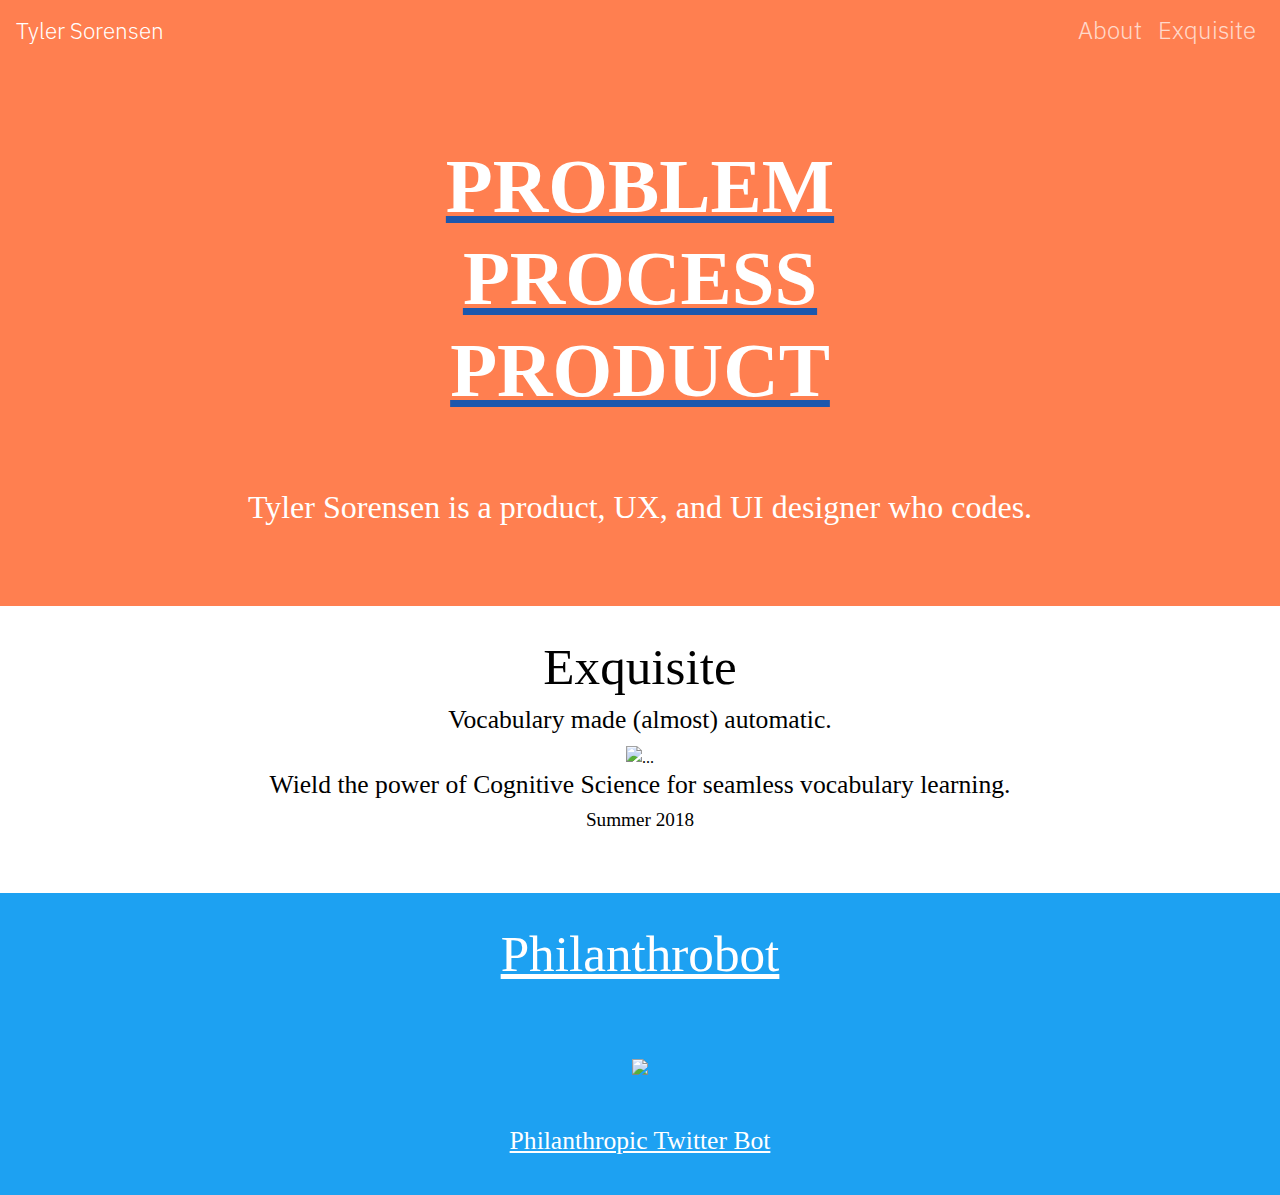
==== commit 76e15241: "next step" ====
--- a/index.html
+++ b/index.html
@@ -5,8 +5,17 @@
     <meta charset="utf-8">
     <meta name="viewport" content="width=device-width, initial-scale=1, shrink-to-fit=no">
     <!-- Custom CSS -->
+           
+      <script src="https://code.jquery.com/jquery-3.2.1.slim.min.js" integrity="sha384-KJ3o2DKtIkvYIK3UENzmM7KCkRr/rE9/Qpg6aAZGJwFDMVNA/GpGFF93hXpG5KkN" crossorigin="anonymous"></script>
+      <script src="https://cdnjs.cloudflare.com/ajax/libs/popper.js/1.12.9/umd/popper.min.js" integrity="sha384-ApNbgh9B+Y1QKtv3Rn7W3mgPxhU9K/ScQsAP7hUibX39j7fakFPskvXusvfa0b4Q" crossorigin="anonymous"></script>
+      <script src="https://maxcdn.bootstrapcdn.com/bootstrap/4.0.0/js/bootstrap.min.js" integrity="sha384-JZR6Spejh4U02d8jOt6vLEHfe/JQGiRRSQQxSfFWpi1MquVdAyjUar5+76PVCmYl" crossorigin="anonymous"></script>
+      
+      <script src= "js/ctport.js"></script>
     <link rel="stylesheet" href="https://maxcdn.bootstrapcdn.com/bootstrap/4.0.0/css/bootstrap.min.css" integrity="sha384-Gn5384xqQ1aoWXA+058RXPxPg6fy4IWvTNh0E263XmFcJlSAwiGgFAW/dAiS6JXm" crossorigin="anonymous">
-    <link rel="stylesheet" href="css/custom.css"> 
+      <link rel="stylesheet" href="css/custom.css"> 
+
+      
+      
   </head>   
     
   <body>
@@ -17,8 +26,8 @@
   </button>
   <div class="collapse navbar-collapse justify-content-end" id="navbarNavAltMarkup">
     <div class="navbar-nav">
-      <a class="nav-item nav-link active" href="/about.html" style="opacity:0.7"><h4>About <span class="sr-only"></span></h4></a>
-      <a class="nav-item nav-link" href="/exquisite.html" style="opacity: 0.7"><h4>Exquisite</h4></a>
+      <a class="nav-item nav-link active" href="/ctsorensen.github.io/about.html" style="opacity:0.7"><h4>About <span class="sr-only"></span></h4></a>
+      <a class="nav-item nav-link" href="/ctsorensen.github.io/exquisite.html" style="opacity: 0.7"><h4>Exquisite</h4></a>
     </div>
   </div>
 </nav>
@@ -27,12 +36,13 @@
 
         <div class = "col-sm-12">
             <a href="/about.html">
+
             <div id="mePreview">
                 <br><br><br>
                 <center><h1>
-                    PROBLEM, <br /> 
-                    PROCESS, <br /> 
-                    PRODUCT. <br /> 
+                    PROBLEM<br /> 
+                    PROCESS<br /> 
+                    PRODUCT<br /> 
                     </h1>
                 </center>
                 <br>
@@ -43,21 +53,21 @@
                  <!--He loves to learn, read, design, and code.-->
                 </div>
                 </a>
-        <a href="/exquisite.html" id="exquisitePreviewLink">      
+        <a href="/ctsorensen.github.io/exquisite.html" id="exquisitePreviewLink">      
         <div id = "exquisitePreview" style="padding-top:30px; padding-bottom:30px">
-            <center><span style="text-decoration:underline; text-decoration-color: red">
-                    <h1> Exquisite</h1></span>
+            <center>
+                    <h1> Exquisite</h1>
                 <h2>Vocabulary made (almost) automatic.</h2>
-<img src="/img/n1mockup.png" alt="..." class="img-fluid" style= "max-height: 800px; width: auto">
+<img src="/ctsorensen.github.io/img/n1mockup.png" alt="..." class="img-fluid" style= "max-height: 800px; width: auto">
                 <h2>Wield the power of Cognitive Science for seamless vocabulary learning.<br /></h2><h3>Summer 2018</h3><br>
             </center>
         </div></a> 
             
-        <a href="/philanthrobot.html" id="philanthrobotPreview">    
+        <a href="/ctsorensen.github.io/philanthrobot.html" id="philanthrobotPreview">    
         <div id = "philanthrobotPreview"  style="padding-top:30px; padding-bottom:30px">
         <center> <h1>Philanthrobot<br><br></h1>
                 
-            <img src="/img/philanthrobot/Twitter_Logo_WhiteOnImage.png" class="img-fluid" style="max-height: 400px; width: auto"><br /><br><br>
+            <img src="/ctsorensen.github.io/img/philanthrobot/Twitter_Logo_WhiteOnImage.png" class="img-fluid" style="max-height: 400px; width: auto"><br /><br><br>
             <h2>Philanthropic Twitter Bot</h2>
         </center>
         </div>
--- a/css/custom.css
+++ b/css/custom.css
@@ -1,5 +1,5 @@
 /* First, pull in Bootstrap */
-@import url(bootstrap-4.0.0-alpha.5-dist/css/bootstrap-flex.min.css);
+@import url(https://maxcdn.bootstrapcdn.com/bootstrap/4.0.0/css/bootstrap.min.css);
 <style>
 
 
@@ -31,6 +31,7 @@
     background-color: white;
     text-decoration-color: #1DA1F2;
     border: none;
+    text-decoration
 }
 
 #aboutNavbar{
@@ -68,7 +69,8 @@
 
 
 #mePreview{
-    background-color:coral; /*or cornflowerblue, or lightcoral*/
+    background-color:coral;
+/*or cornflowerblue, or lightcoral*/
 }
 #mePreview h1{
     font-family: IBMPlexSans;
@@ -77,6 +79,9 @@
     font-weight:bold;
     text-decoration: underline;
     text-decoration-color: #1C57AD;
+    -webkit-text-decoration-color: #1C57AD;
+    -moz-text-decoration: underline #1C57AD;
+
 }
 #mePreview h2{
     font-family: IBMPlexSans;   
@@ -98,16 +103,23 @@
 #exquisitePreview h1{
     font-family: IBMPlexSans;
     font-size:4.0vw;
-    color:black
+    color:black;
+    text-decoration-color: red;
+    -moz-text-decoration-color: red;
 }
 #exquisitePreview h2{
     font-size: 2.0vw;
     color: black;
-    
+    -webkit-text-decoration-color: red;
+    text-decoration-color: red;
+    -moz-text-decoration:  red;
 }
 #exquisitePreview h3{
     font-size:1.5vw;
     color: black;
+    -webkit-text-decoration-color: red;
+    -moz-text-decoration-color: red;
+    
 }
 
 
@@ -118,19 +130,20 @@
     font-family: IBMPlexSans;
     font-size:4.0vw;
     color: white;
-    text-decoration: underline;
-    text-decoration-color: white;
+    text-decoration: underline white;
 }
 #philanthrobotPreview h2{
     font-family: IBMPlexSans;
     font-size: 2.0vw;
     color: white;
+    text-decoration: underline white;
 }
 
 #philanthrobotPreview h3{
     font-family: IBMPlexSans;
     font-size: 1.5vw;
     color: white;
+    text-decoration-color: red;
 }
 
 .philanthrobot h1 .philanthrobot h2 {
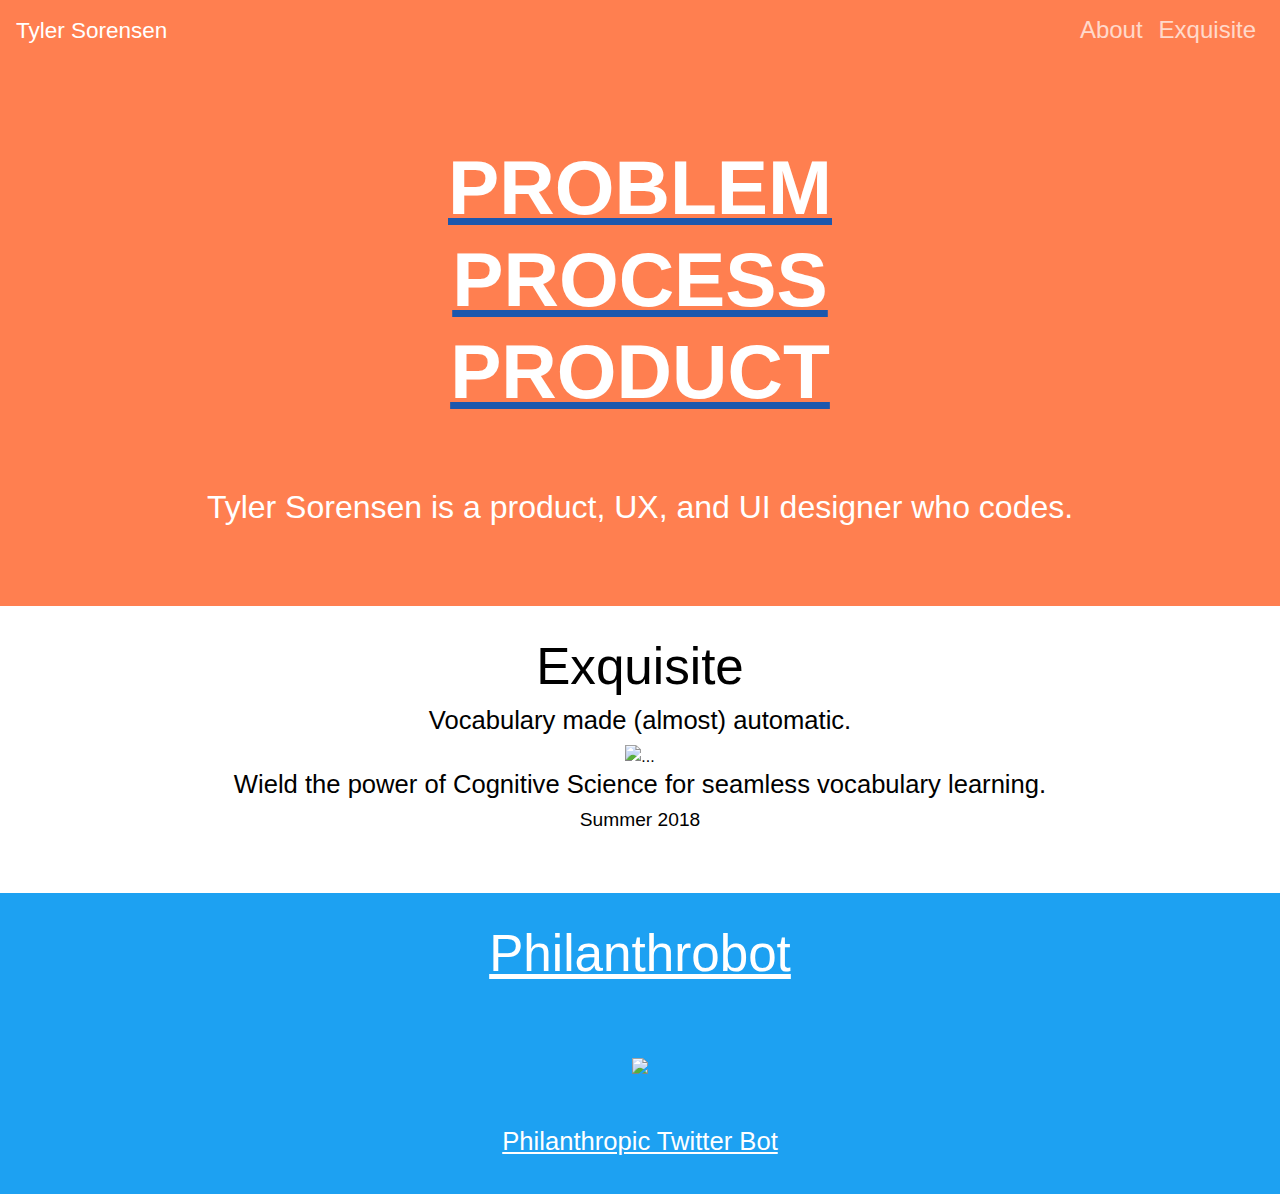
==== commit 30922687: "cleaning up font stuff" ====
--- a/index.html
+++ b/index.html
@@ -20,7 +20,7 @@
     
   <body>
       <nav class="navbar navbar-expand-sm navbar-light">
-  <a class="navbar-brand" href="/home.html"><h5>Tyler Sorensen</h5></a>
+  <a class="navbar-brand" href="/ctsorensen.github.io/index.html"><h5>Tyler Sorensen</h5></a>
   <button class="navbar-toggler" type="button" data-toggle="collapse" data-target="#navbarNavAltMarkup" aria-controls="navbarNavAltMarkup" aria-expanded="false" aria-label="Toggle navigation">
     <span class="navbar-toggler-icon"></span>
   </button>
--- a/css/custom.css
+++ b/css/custom.css
@@ -1,23 +1,31 @@
 /* First, pull in Bootstrap */
-@import url(https://maxcdn.bootstrapcdn.com/bootstrap/4.0.0/css/bootstrap.min.css);
+@import url('https://fonts.googleapis.com/css?family=IBM+Plex+Sans:300,400,700');
+@import url('https://maxcdn.bootstrapcdn.com/bootstrap/4.0.0/css/bootstrap.min.css');
 <style>
+
+/*
+@font-face {
+    font-family: IBMPlexSans;
+    src: url(/ctsorensen.github.io/fonts/IBMPlexSans-Regular.otf);
+    font-weight: normal;
+}
 
 
 @font-face {
-    font-family: IBMPlexSans;
-    src: url(../fonts/IBMPlexSans-Regular.otf);
-}
-
-@font-face {
-    font-family: IBMPlexSansBold;
-    src: url(../fonts/IBMPlexSans-Bold.otf);
+    font-family: 'IBMPlexSansBold';
+    src: url(/ctsorensen.github.io/fonts/IBMPlexSans-Bold.otf);
     font-weight: bold;
 }
 
 @font-face {
-    font-family: IBMPlexSansLight;
-    src: url(../fonts/IBMPlexSans-Light.otf);
+    font-family: 'IBMPlexSansLight';
+    src: url(/ctsorensen.github.io/fonts/IBMPlexSans-Light.otf);
     font-weight: thin;
+}
+*/
+
+h1,h2,h3,h4,h5,h6,p{
+    font-family: 'IBM Plex Sans', sans-serif;
 }
 
 .navbar {
@@ -27,26 +35,20 @@
 
 
 #projectNavbar {
-    font-family: IBMPlexSansLight;
     background-color: white;
-    text-decoration-color: #1DA1F2;
     border: none;
-    text-decoration
 }
 
 #aboutNavbar{
-    font-family: IBMPlexSansLight;
     background-color: cornflowerblue;
     border: none;
 }
 .navbar h4 {
-    font-family: IBMPlexSansLight;
     color: white;
     
 }
 
 .navbar h5 {
-    font-family: IBMPlexSansLight;
     color: white;
 }
 
@@ -73,7 +75,6 @@
 /*or cornflowerblue, or lightcoral*/
 }
 #mePreview h1{
-    font-family: IBMPlexSans;
     color: white;
     font-size: 6.0vw;
     font-weight:bold;
@@ -84,24 +85,20 @@
 
 }
 #mePreview h2{
-    font-family: IBMPlexSans;   
     color: white;
     font-size: 2.5vw;
 }
 
 #exquisitePreview h4{
-    font-family: IBMPlexSans;
     color:black;
     opacity: 0.5;
     font-size: 2.0vw
 }
 #exquisitePreviewLink{
-    font-family: IBMPlexSans;
     color: black;
     text-decoration-color: red;
 }
 #exquisitePreview h1{
-    font-family: IBMPlexSans;
     font-size:4.0vw;
     color:black;
     text-decoration-color: red;
@@ -127,32 +124,27 @@
     background-color:#1DA1F2
 }
 #philanthrobotPreview h1{
-    font-family: IBMPlexSans;
     font-size:4.0vw;
     color: white;
     text-decoration: underline white;
 }
 #philanthrobotPreview h2{
-    font-family: IBMPlexSans;
     font-size: 2.0vw;
     color: white;
     text-decoration: underline white;
 }
 
 #philanthrobotPreview h3{
-    font-family: IBMPlexSans;
     font-size: 1.5vw;
     color: white;
     text-decoration-color: red;
 }
 
 .philanthrobot h1 .philanthrobot h2 {
-    font-family: IBMPlexSans;
     color: #1DA1F2;
 }
 
 .philanthrobot h6{
-    font-family: IBMPlexSans;
     color: grey
 }
 
@@ -174,7 +166,6 @@
     left: 0%;
 }
 .aboutMe h1, h2, h3, h4, h5, h6, p{
-    font-family: IBMPlexSans;
     color: white;
 }
 
@@ -183,9 +174,7 @@
 .aboutMe h4{
     line-height: 40px;
 }
-h1,h2,h3,h4,h5,h6,p{
-    font-family: IBMPlexSans;
-}
+
 
 .right, .left{
     overflow: hidden;
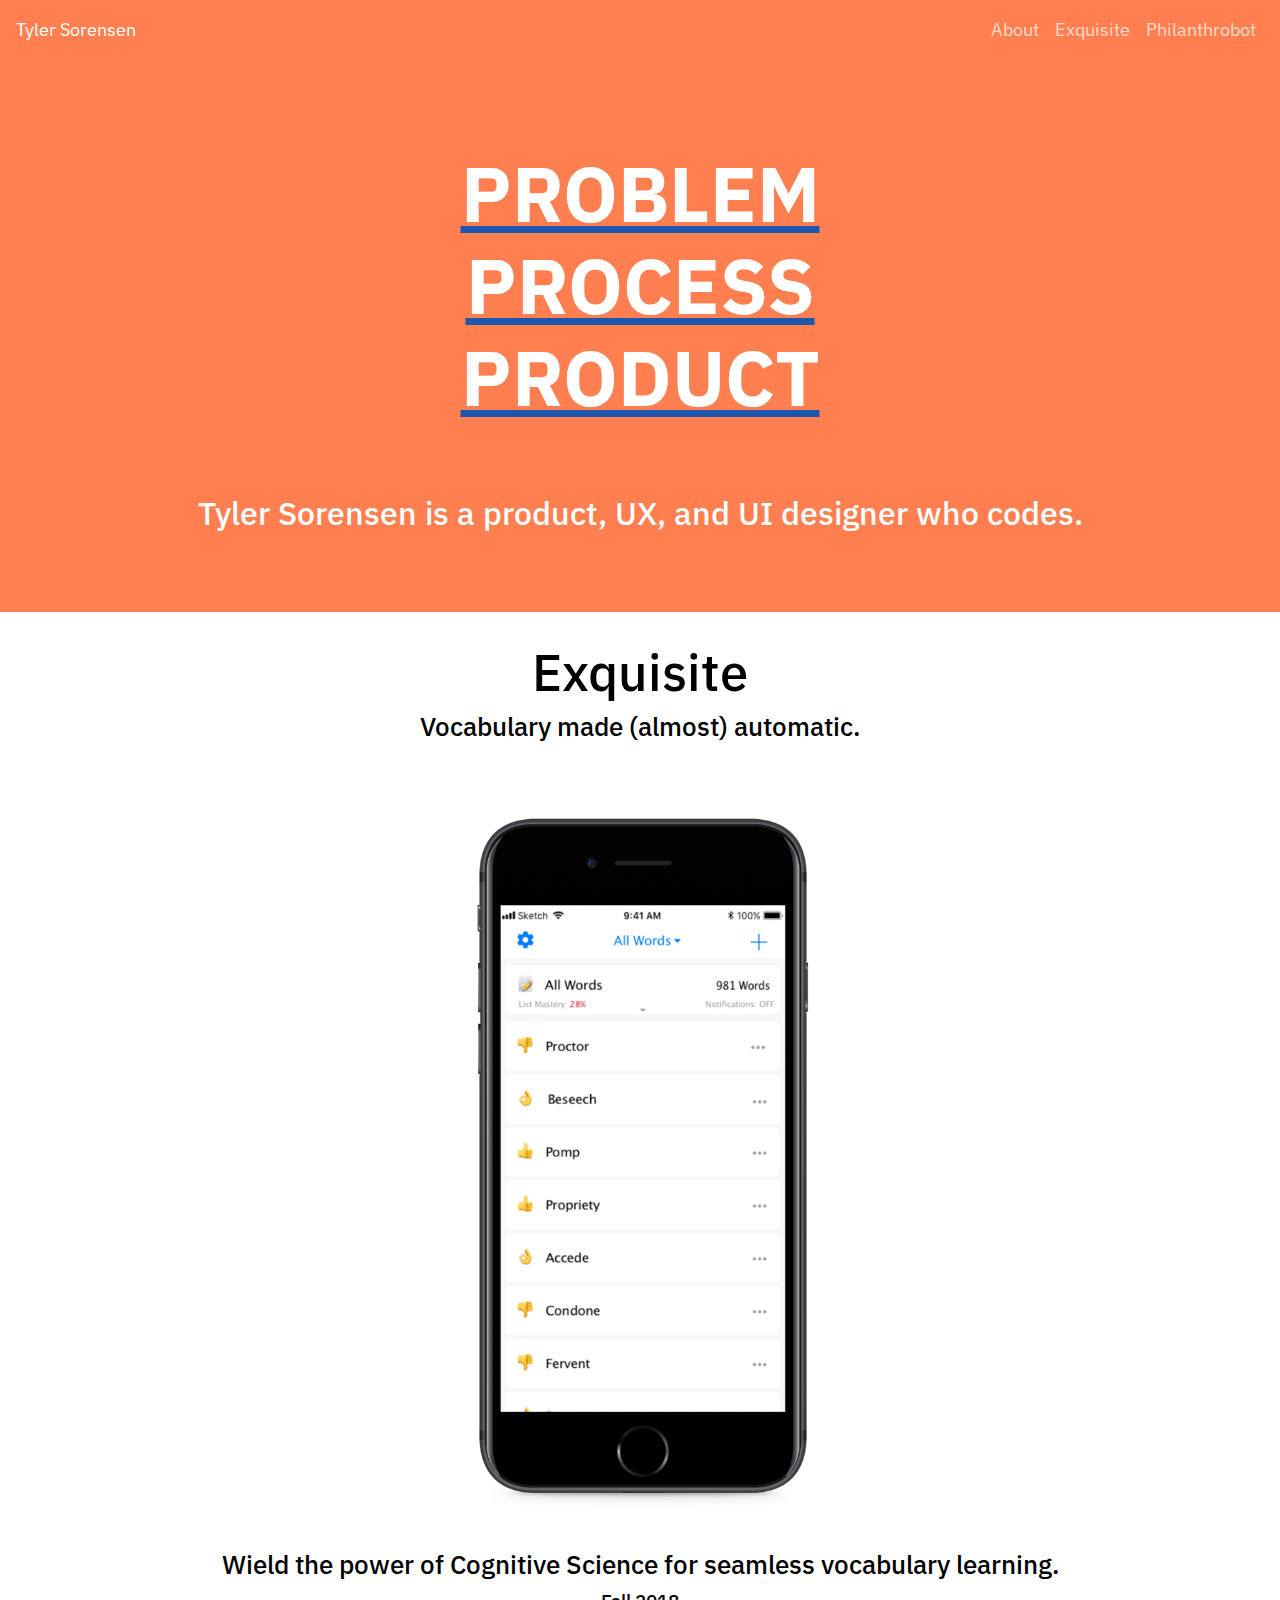
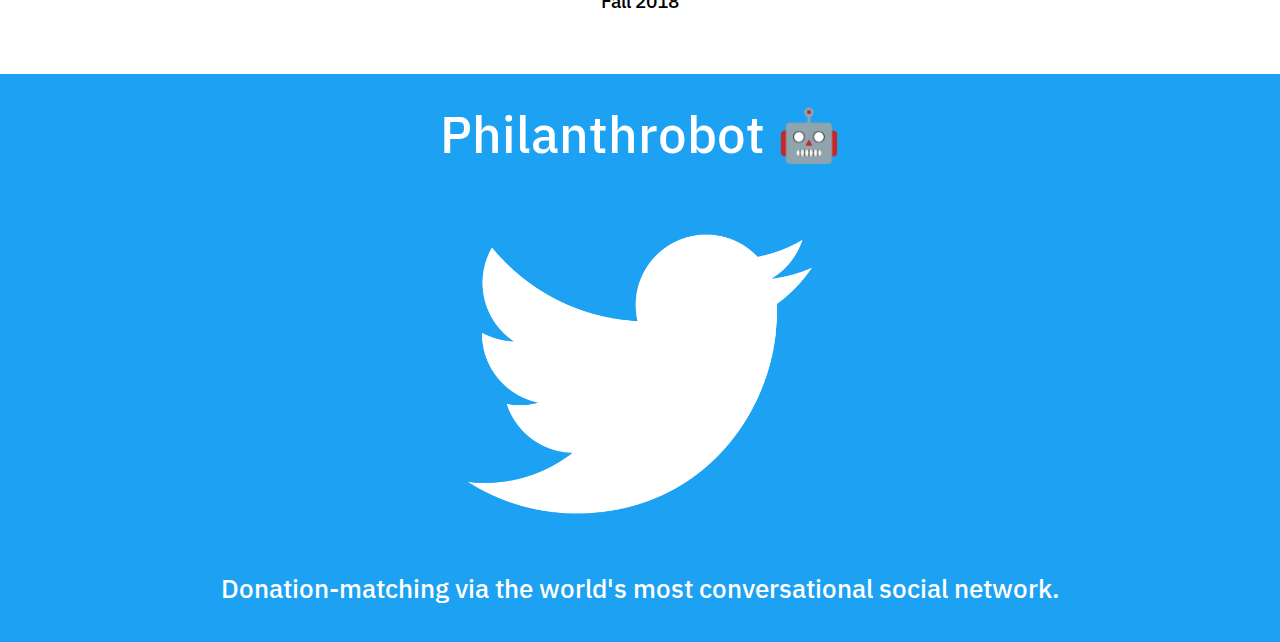
==== commit 070be9b8: "big update" ====
--- a/index.html
+++ b/index.html
@@ -12,22 +12,23 @@
       
       <script src= "js/ctport.js"></script>
     <link rel="stylesheet" href="https://maxcdn.bootstrapcdn.com/bootstrap/4.0.0/css/bootstrap.min.css" integrity="sha384-Gn5384xqQ1aoWXA+058RXPxPg6fy4IWvTNh0E263XmFcJlSAwiGgFAW/dAiS6JXm" crossorigin="anonymous">
-      <link rel="stylesheet" href="css/custom.css"> 
+      <link rel="stylesheet" href="/css/custom.css"> 
 
       
       
   </head>   
     
   <body>
-      <nav class="navbar navbar-expand-sm navbar-light">
-  <a class="navbar-brand" href="/ctsorensen.github.io/index.html"><h5>Tyler Sorensen</h5></a>
+      <nav class="navbar navbar-expand-sm navbar-light orangeNavbar">
+  <a class="navbar-brand" href="/index.html"><p style="color:white">Tyler Sorensen</p></a>
   <button class="navbar-toggler" type="button" data-toggle="collapse" data-target="#navbarNavAltMarkup" aria-controls="navbarNavAltMarkup" aria-expanded="false" aria-label="Toggle navigation">
     <span class="navbar-toggler-icon"></span>
   </button>
   <div class="collapse navbar-collapse justify-content-end" id="navbarNavAltMarkup">
     <div class="navbar-nav">
-      <a class="nav-item nav-link active" href="/ctsorensen.github.io/about.html" style="opacity:0.7"><h4>About <span class="sr-only"></span></h4></a>
-      <a class="nav-item nav-link" href="/ctsorensen.github.io/exquisite.html" style="opacity: 0.7"><h4>Exquisite</h4></a>
+      <a class="nav-item nav-link active" href="/about.html" style="opacity:0.7"><p style="color:white">About<span class="sr-only"></span></p></a>
+      <a class="nav-item nav-link" href="/exquisite.html" style="opacity: 0.7"><p style="color:white">Exquisite</p></a>
+     <a class="nav-item nav-link" href="/philanthrobot.html" style="opacity: 0.7"><p style="color:white">Philanthrobot</p></a>
     </div>
   </div>
 </nav>
@@ -53,22 +54,23 @@
                  <!--He loves to learn, read, design, and code.-->
                 </div>
                 </a>
-        <a href="/ctsorensen.github.io/exquisite.html" id="exquisitePreviewLink">      
+        <a href="/exquisite.html" id="exquisitePreviewLink">      
         <div id = "exquisitePreview" style="padding-top:30px; padding-bottom:30px">
             <center>
                     <h1> Exquisite</h1>
                 <h2>Vocabulary made (almost) automatic.</h2>
-<img src="/ctsorensen.github.io/img/n1mockup.png" alt="..." class="img-fluid" style= "max-height: 800px; width: auto">
-                <h2>Wield the power of Cognitive Science for seamless vocabulary learning.<br /></h2><h3>Summer 2018</h3><br>
+<img src="/img/n1mockup.png" alt="..." class="img-fluid" style= "max-height: 800px; width: auto">
+                <h2>Wield the power of Cognitive Science for seamless vocabulary learning.<br /></h2><h3>Fall 2018</h3><br>
             </center>
         </div></a> 
             
-        <a href="/ctsorensen.github.io/philanthrobot.html" id="philanthrobotPreview">    
+        <a href="/philanthrobot.html" id="philanthrobotPreview">    
         <div id = "philanthrobotPreview"  style="padding-top:30px; padding-bottom:30px">
-        <center> <h1>Philanthrobot<br><br></h1>
-                
-            <img src="/ctsorensen.github.io/img/philanthrobot/Twitter_Logo_WhiteOnImage.png" class="img-fluid" style="max-height: 400px; width: auto"><br /><br><br>
-            <h2>Philanthropic Twitter Bot</h2>
+        <center> <h1>Philanthrobot 🤖</h1>
+
+            <img src="img/philanthrobot/whiteTwitterLogo.png" style="max-height: 400px; padding: 60px" class="img-fluid">
+            
+            <h2>Donation-matching via the world's most conversational social network.</h2>
         </center>
         </div>
         </a>
--- a/css/custom.css
+++ b/css/custom.css
@@ -24,56 +24,39 @@
 }
 */
 
-h1,h2,h3,h4,h5,h6,p{
-    font-family: 'IBM Plex Sans', sans-serif;
-}
-
-.navbar {
+
+
+
+
+
+body {
+    font-family: 'IBM Plex Sans';
+}
+
+.orangeNavbar {
+    font-family: 'IBM Plex Sans';
     background-color:coral; /*was cornflowerblue or lightcoral*/
     border:none;
 }
 
-
 #projectNavbar {
+    font-family: 'IBM Plex Sans', sans-serif;
     background-color: white;
     border: none;
 }
 
 #aboutNavbar{
+    font-family: 'IBM Plex Sans', sans-serif;
     background-color: cornflowerblue;
     border: none;
 }
-.navbar h4 {
-    color: white;
-    
-}
-
-.navbar h5 {
-    color: white;
-}
-
-.carousel-control-prev{
-    color: black;
-}
-
-
-.carousel-control-next-icon{
-    color: black;
-}
-
-.img-fluid{
-    margin:0 auto;
-}
-
-.whiteBulletList ul, li {
-    color: white;  
-}
-
 
 #mePreview{
     background-color:coral;
+    font-family: 'IBM Plex Sans'
 /*or cornflowerblue, or lightcoral*/
 }
+
 #mePreview h1{
     color: white;
     font-size: 6.0vw;
@@ -89,6 +72,10 @@
     font-size: 2.5vw;
 }
 
+#exquisitePreview {
+    font-family: 'IBM Plex Sans';
+}
+
 #exquisitePreview h4{
     color:black;
     opacity: 0.5;
@@ -119,19 +106,22 @@
     
 }
 
+#exquisite {
+    font-family: 'IBM Plex Sans'
+}
+
 
 #philanthrobotPreview{
+    font-family: 'IBM Plex Sans';
     background-color:#1DA1F2
 }
 #philanthrobotPreview h1{
     font-size:4.0vw;
-    color: white;
-    text-decoration: underline white;
+    color: white;    
 }
 #philanthrobotPreview h2{
     font-size: 2.0vw;
     color: white;
-    text-decoration: underline white;
 }
 
 #philanthrobotPreview h3{
@@ -140,12 +130,23 @@
     text-decoration-color: red;
 }
 
-.philanthrobot h1 .philanthrobot h2 {
+#philanthrobot {
+    font-family: 'IBM Plex Sans';
+}
+
+#philanthrobot h1, 
+#philanthrobot h2 {
     color: #1DA1F2;
 }
-
-.philanthrobot h6{
+#philanthrobot h6{
     color: grey
+}
+
+#philanthrobot h3,
+#philanthrobot h4,
+#philanthrobot h5,
+#philanthrobot p{
+    color: black;
 }
 
 p {
@@ -160,27 +161,40 @@
     font-size: 2.5vh;
 }
 
+h4 {
+    font-size: 3.0vh;
+}
 .fixImage {
     position:absolute;
     bottom: 0px;
     left: 0%;
 }
-.aboutMe h1, h2, h3, h4, h5, h6, p{
+
+#aboutMe h1,
+#aboutMe h2,
+#aboutMe h3,
+#aboutMe h4,
+#aboutMe h5,
+#aboutMe h6,
+#aboutMe p{
     color: white;
 }
 
 /*h4 for emoji bullet list*/
 
-.aboutMe h4{
+#aboutMe h4{
     line-height: 40px;
 }
 
 
-.right, .left{
-    overflow: hidden;
-    overflow-y:scroll;
-    
-}
+.carousel-control-next-icon {
+  background-image: url("data:image/svg+xml;charset=utf8,%3Csvg xmlns='http://www.w3.org/2000/svg' fill='%23D3D3D3' viewBox='0 0 8 8'%3E%3Cpath d='M2.75 0l-1.5 1.5 2.5 2.5-2.5 2.5 1.5 1.5 4-4-4-4z'/%3E%3C/svg%3E") !important;
+}
+
+.carousel-control-prev-icon {
+ background-image: url("data:image/svg+xml;charset=utf8,%3Csvg xmlns='http://www.w3.org/2000/svg' fill='%23D3D3D3' viewBox='0 0 8 8'%3E%3Cpath d='M5.25 0l-4 4 4 4 1.5-1.5-2.5-2.5 2.5-2.5-1.5-1.5z'/%3E%3C/svg%3E") !important;
+}
+
 /* cadetblue for clicked links?*/
 
 /* turn off parallax scrolling for tablets and phones, adjust pixels as needed 
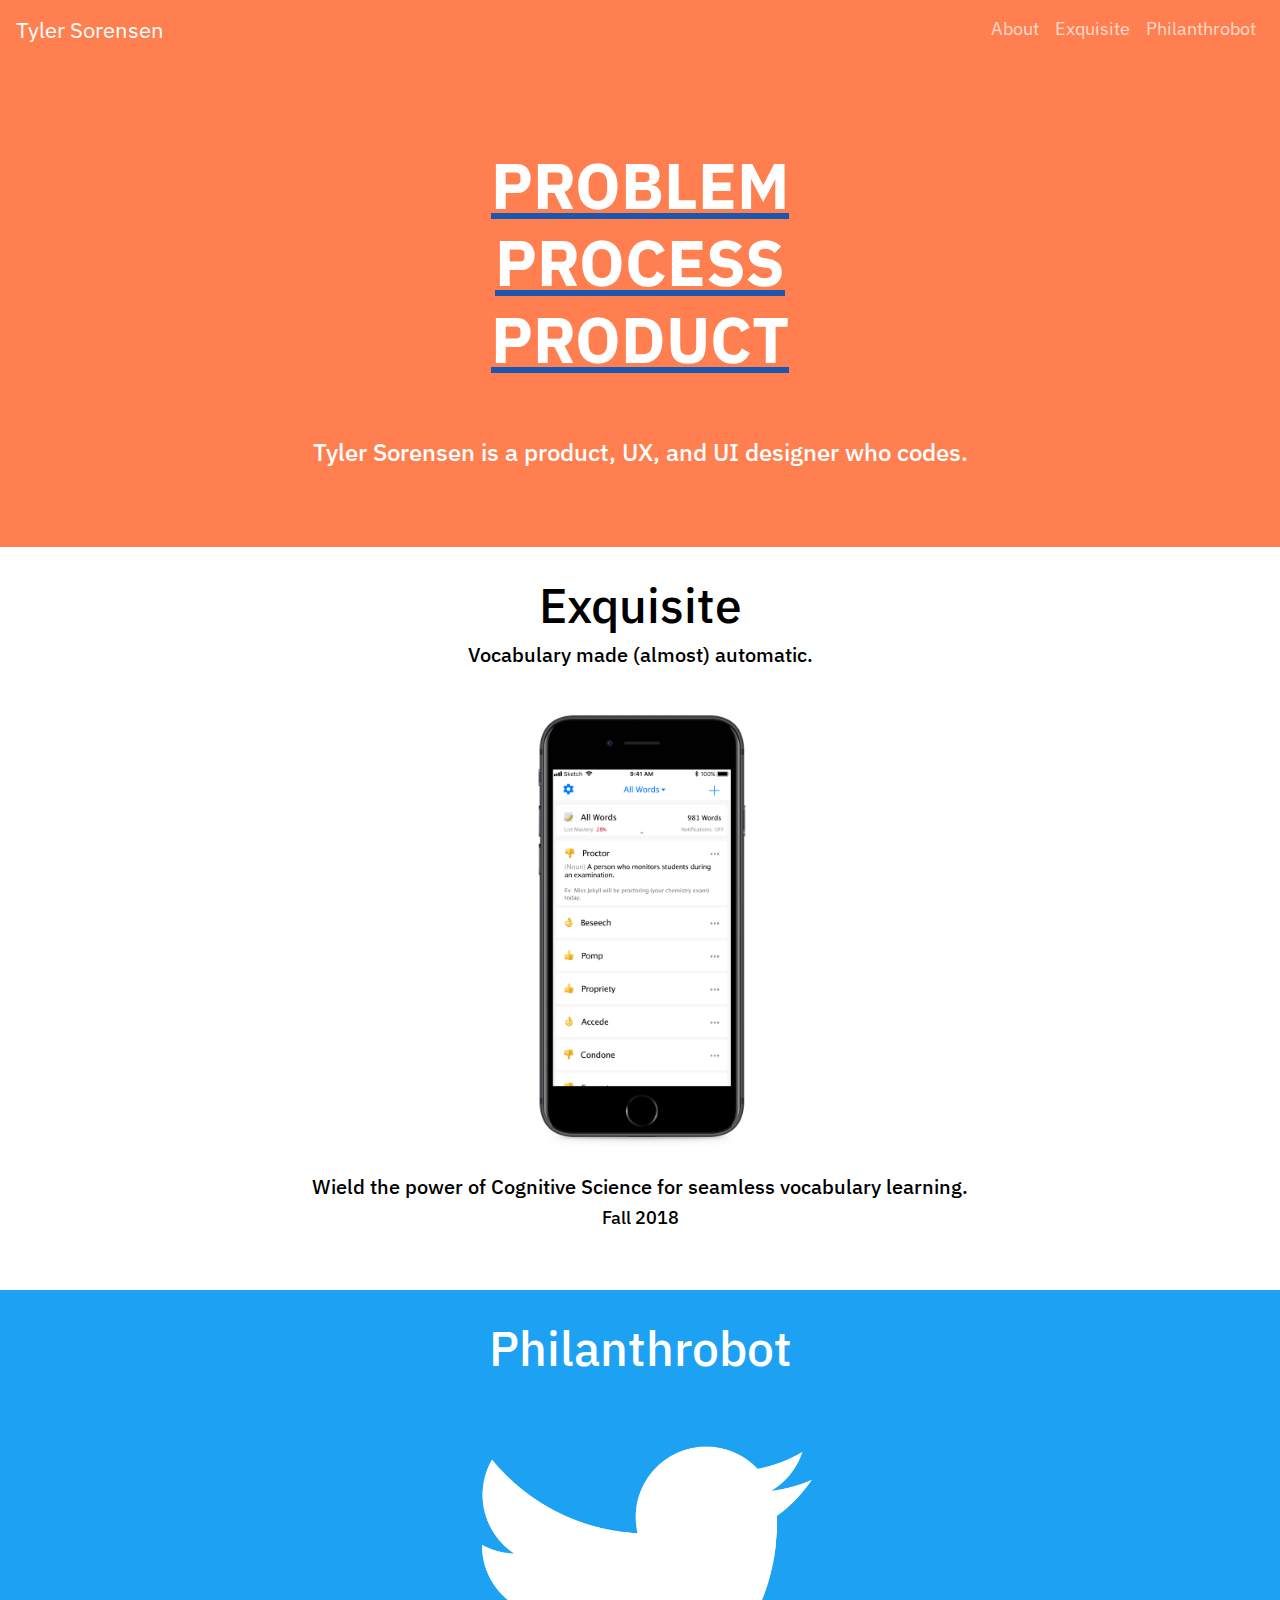
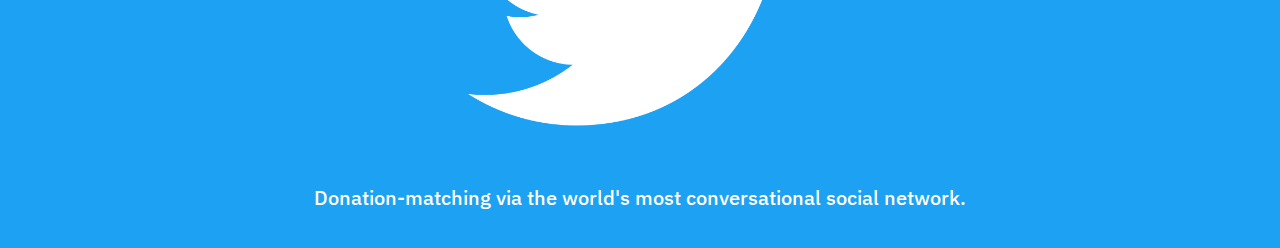
==== commit 102d5ed0: "largely done" ====
--- a/index.html
+++ b/index.html
@@ -4,8 +4,15 @@
     <!-- Required meta tags -->
     <meta charset="utf-8">
     <meta name="viewport" content="width=device-width, initial-scale=1, shrink-to-fit=no">
+    <!-- Global site tag (gtag.js) - Google Analytics -->
+      <script async src="https://www.googletagmanager.com/gtag/js?id=UA-118825849-1"></script>
+      <script>
+          window.dataLayer = window.dataLayer || [];
+          function gtag(){dataLayer.push(arguments);}
+          gtag('js', new Date());
+          gtag('config', 'UA-118825849-1');
+      </script>
     <!-- Custom CSS -->
-           
       <script src="https://code.jquery.com/jquery-3.2.1.slim.min.js" integrity="sha384-KJ3o2DKtIkvYIK3UENzmM7KCkRr/rE9/Qpg6aAZGJwFDMVNA/GpGFF93hXpG5KkN" crossorigin="anonymous"></script>
       <script src="https://cdnjs.cloudflare.com/ajax/libs/popper.js/1.12.9/umd/popper.min.js" integrity="sha384-ApNbgh9B+Y1QKtv3Rn7W3mgPxhU9K/ScQsAP7hUibX39j7fakFPskvXusvfa0b4Q" crossorigin="anonymous"></script>
       <script src="https://maxcdn.bootstrapcdn.com/bootstrap/4.0.0/js/bootstrap.min.js" integrity="sha384-JZR6Spejh4U02d8jOt6vLEHfe/JQGiRRSQQxSfFWpi1MquVdAyjUar5+76PVCmYl" crossorigin="anonymous"></script>
@@ -59,14 +66,14 @@
             <center>
                     <h1> Exquisite</h1>
                 <h2>Vocabulary made (almost) automatic.</h2>
-<img src="/img/n1mockup.png" alt="..." class="img-fluid" style= "max-height: 800px; width: auto">
+<img src="/img/exquisite/mockup.png" alt="..." class="img-fluid" style= "max-height: 500px; width: auto">
                 <h2>Wield the power of Cognitive Science for seamless vocabulary learning.<br /></h2><h3>Fall 2018</h3><br>
             </center>
         </div></a> 
             
         <a href="/philanthrobot.html" id="philanthrobotPreview">    
         <div id = "philanthrobotPreview"  style="padding-top:30px; padding-bottom:30px">
-        <center> <h1>Philanthrobot 🤖</h1>
+        <center> <h1>Philanthrobot</h1>
 
             <img src="img/philanthrobot/whiteTwitterLogo.png" style="max-height: 400px; padding: 60px" class="img-fluid">
             
--- a/css/custom.css
+++ b/css/custom.css
@@ -25,9 +25,10 @@
 */
 
 
-
-
-
+html {
+    /*font-size: 16px;*/
+    font-size: 100%;
+}
 
 body {
     font-family: 'IBM Plex Sans';
@@ -59,7 +60,7 @@
 
 #mePreview h1{
     color: white;
-    font-size: 6.0vw;
+    font-size: 4.0em;
     font-weight:bold;
     text-decoration: underline;
     text-decoration-color: #1C57AD;
@@ -69,7 +70,7 @@
 }
 #mePreview h2{
     color: white;
-    font-size: 2.5vw;
+    font-size: 1.5em;
 }
 
 #exquisitePreview {
@@ -79,27 +80,28 @@
 #exquisitePreview h4{
     color:black;
     opacity: 0.5;
-    font-size: 2.0vw
+    font-size: 1em;
 }
 #exquisitePreviewLink{
     color: black;
     text-decoration-color: red;
 }
 #exquisitePreview h1{
-    font-size:4.0vw;
+    font-size:3.0em;
     color:black;
     text-decoration-color: red;
+    -webkit-text-decoration-color: red;
     -moz-text-decoration-color: red;
 }
 #exquisitePreview h2{
-    font-size: 2.0vw;
+    font-size: 1.25em;
     color: black;
     -webkit-text-decoration-color: red;
     text-decoration-color: red;
     -moz-text-decoration:  red;
 }
 #exquisitePreview h3{
-    font-size:1.5vw;
+    font-size:1.125em;
     color: black;
     -webkit-text-decoration-color: red;
     -moz-text-decoration-color: red;
@@ -113,19 +115,20 @@
 
 #philanthrobotPreview{
     font-family: 'IBM Plex Sans';
-    background-color:#1DA1F2
+    background-color:#1DA1F2;
+    text-decoration-color:#ecd647;
 }
 #philanthrobotPreview h1{
-    font-size:4.0vw;
-    color: white;    
+    font-size:3.0em;
+    color: white;  
 }
 #philanthrobotPreview h2{
-    font-size: 2.0vw;
+    font-size: 1.25em;
     color: white;
 }
 
 #philanthrobotPreview h3{
-    font-size: 1.5vw;
+    font-size: 1.125em;
     color: white;
     text-decoration-color: red;
 }
@@ -150,25 +153,21 @@
 }
 
 p {
-    font-size: 2.0vh;
+    font-size: 1.1em;
 }
 
 h6 {
-    font-size: 2.0vh;
+    font-size: 1.1em;
 }
 
 h5 {
-    font-size: 2.5vh;
+    font-size: 1.5em;
 }
 
 h4 {
-    font-size: 3.0vh;
+    font-size: 1.5em;
 }
-.fixImage {
-    position:absolute;
-    bottom: 0px;
-    left: 0%;
-}
+
 
 #aboutMe h1,
 #aboutMe h2,
@@ -181,31 +180,16 @@
 }
 
 /*h4 for emoji bullet list*/
-
 #aboutMe h4{
     line-height: 40px;
 }
 
-
 .carousel-control-next-icon {
-  background-image: url("data:image/svg+xml;charset=utf8,%3Csvg xmlns='http://www.w3.org/2000/svg' fill='%23D3D3D3' viewBox='0 0 8 8'%3E%3Cpath d='M2.75 0l-1.5 1.5 2.5 2.5-2.5 2.5 1.5 1.5 4-4-4-4z'/%3E%3C/svg%3E") !important;
+  background-image: url("data:image/svg+xml;charset=utf8,%3Csvg xmlns='http://www.w3.org/2000/svg' fill='%23000' viewBox='0 0 8 8'%3E%3Cpath d='M2.75 0l-1.5 1.5 2.5 2.5-2.5 2.5 1.5 1.5 4-4-4-4z'/%3E%3C/svg%3E") !important;
 }
 
 .carousel-control-prev-icon {
- background-image: url("data:image/svg+xml;charset=utf8,%3Csvg xmlns='http://www.w3.org/2000/svg' fill='%23D3D3D3' viewBox='0 0 8 8'%3E%3Cpath d='M5.25 0l-4 4 4 4 1.5-1.5-2.5-2.5 2.5-2.5-1.5-1.5z'/%3E%3C/svg%3E") !important;
+ background-image: url("data:image/svg+xml;charset=utf8,%3Csvg xmlns='http://www.w3.org/2000/svg' fill='%23000' viewBox='0 0 8 8'%3E%3Cpath d='M5.25 0l-4 4 4 4 1.5-1.5-2.5-2.5 2.5-2.5-1.5-1.5z'/%3E%3C/svg%3E") !important;
 }
 
-/* cadetblue for clicked links?*/
-
-/* turn off parallax scrolling for tablets and phones, adjust pixels as needed 
-@media only screen and (max-device-width: 1024px) {
-    .parallax {
-        background-attachment: scroll;
-    }
-}
-
-body, html {
-    height:100%;
-}
-*/
 </style>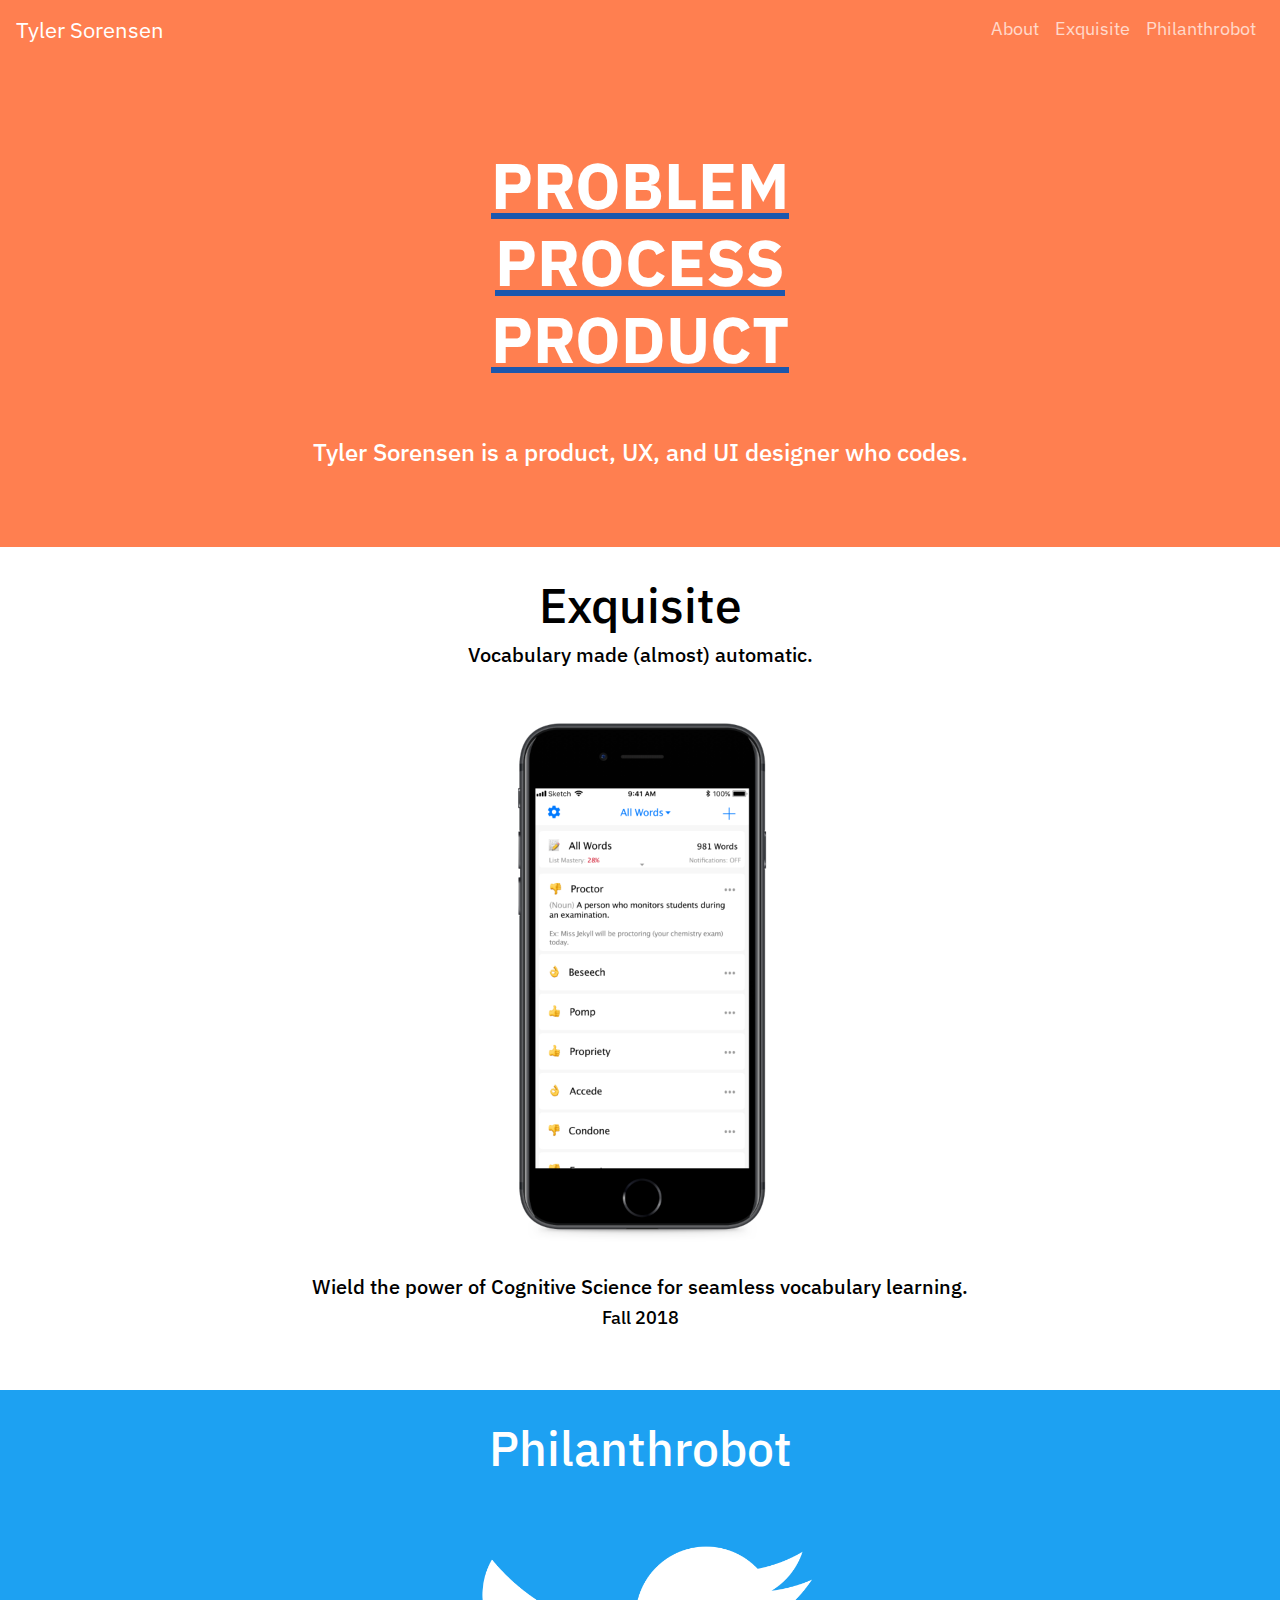
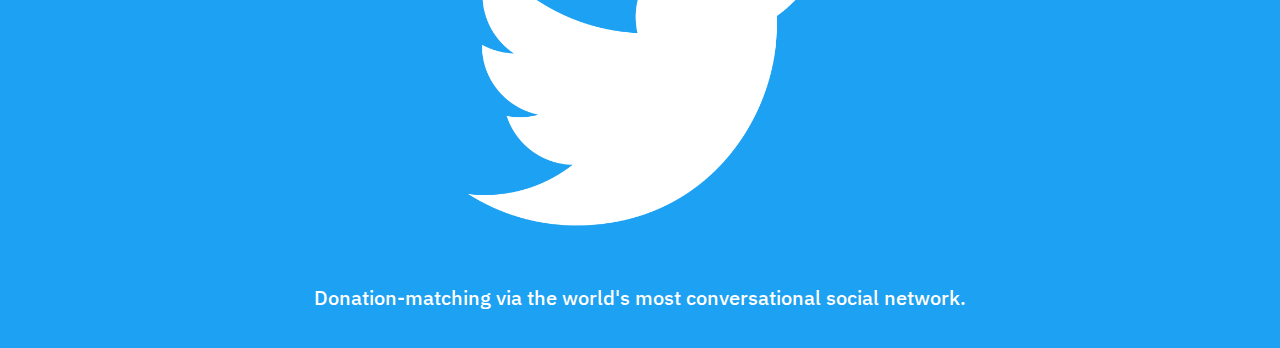
==== commit 24780cbf: "fixes" ====
--- a/index.html
+++ b/index.html
@@ -66,7 +66,7 @@
             <center>
                     <h1> Exquisite</h1>
                 <h2>Vocabulary made (almost) automatic.</h2>
-<img src="/img/exquisite/mockup.png" alt="..." class="img-fluid" style= "max-height: 500px; width: auto">
+<img src="/img/exquisite/mockup.png" alt="..." class="img-fluid" style= "max-height: 600px; width: auto">
                 <h2>Wield the power of Cognitive Science for seamless vocabulary learning.<br /></h2><h3>Fall 2018</h3><br>
             </center>
         </div></a> 
